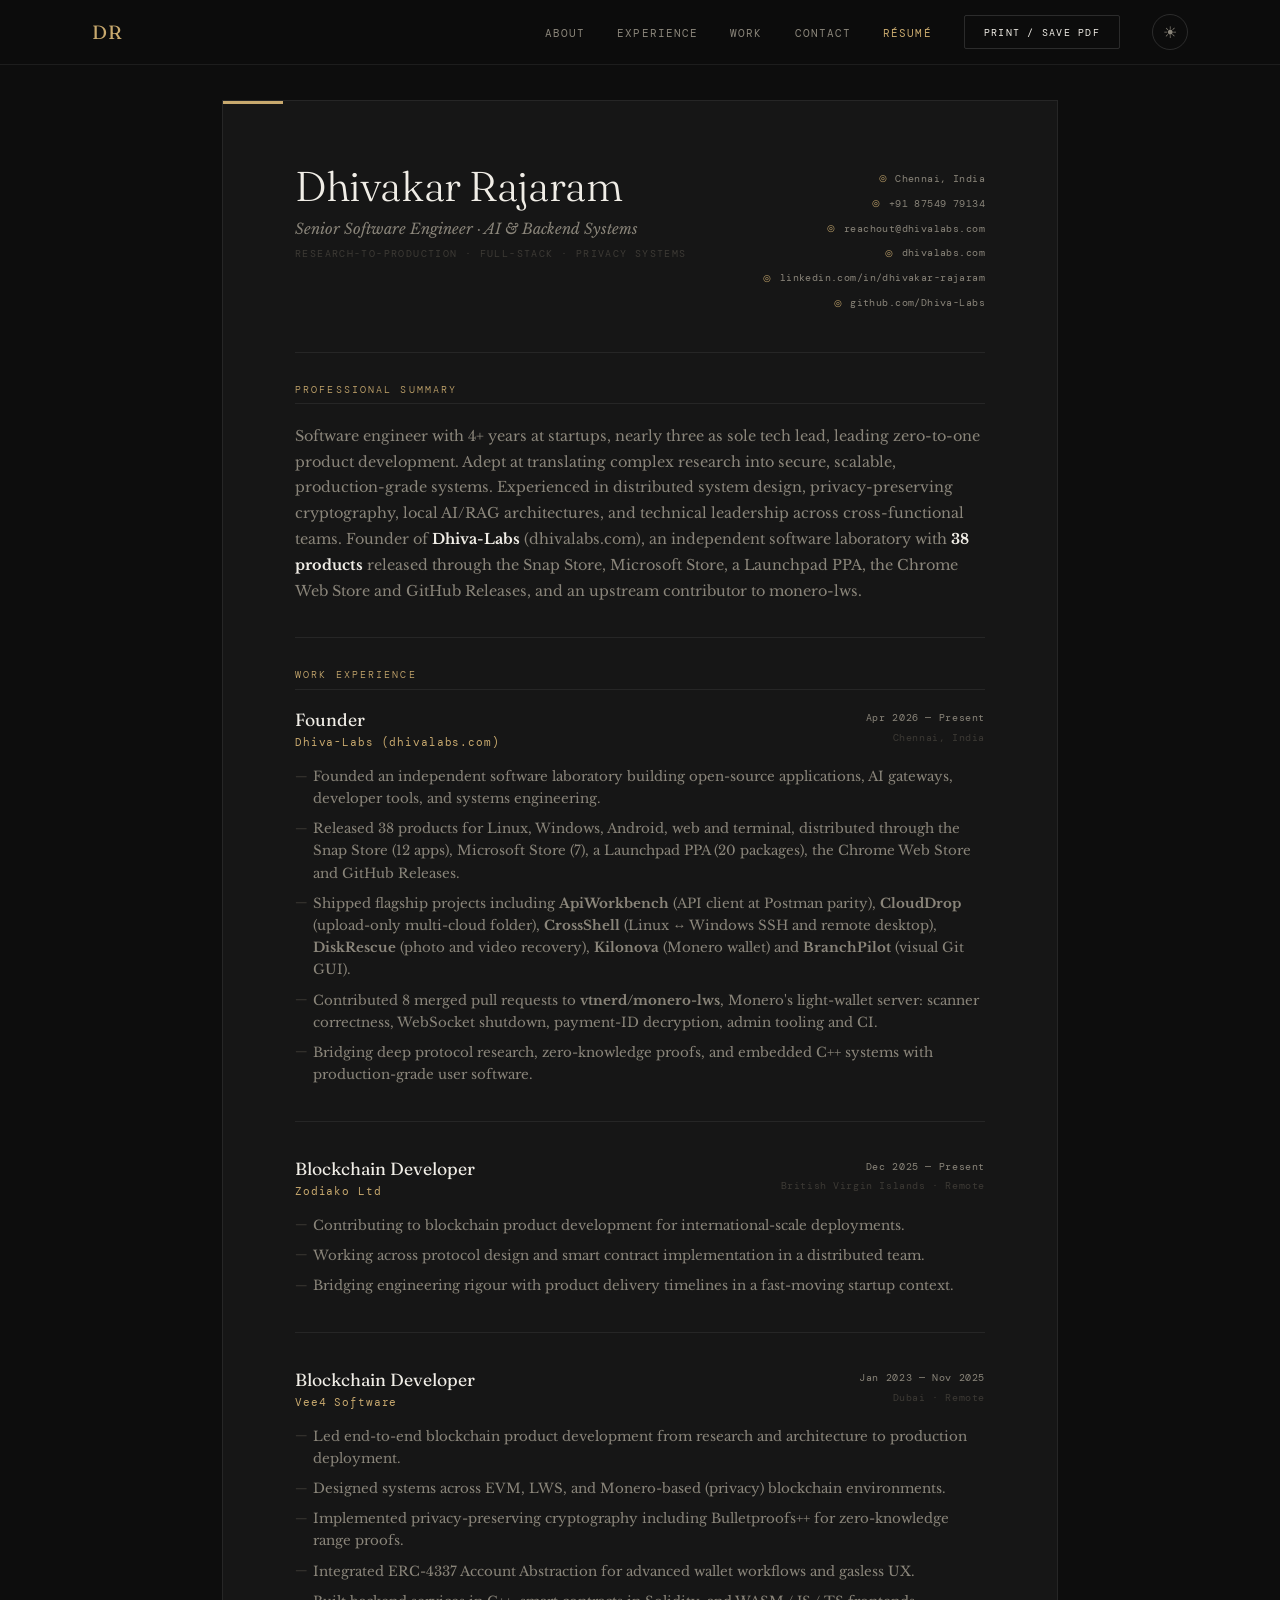
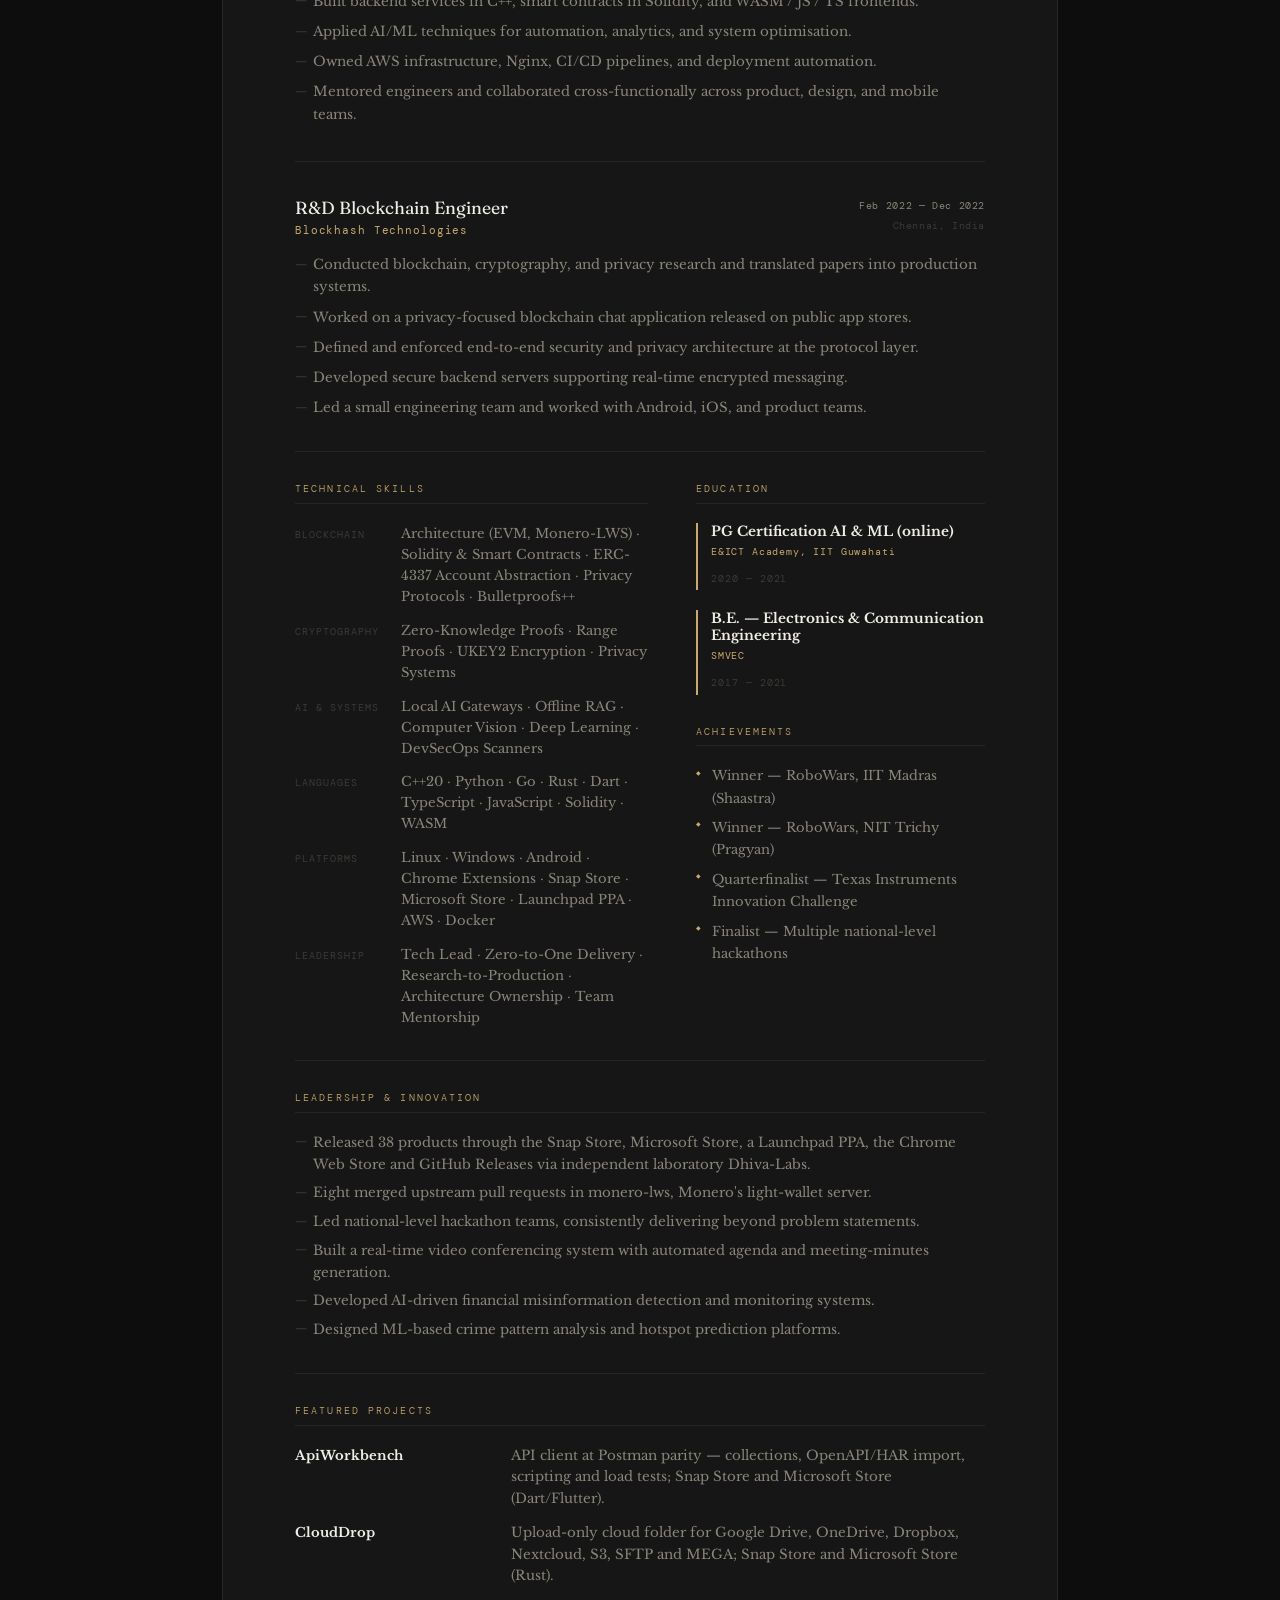
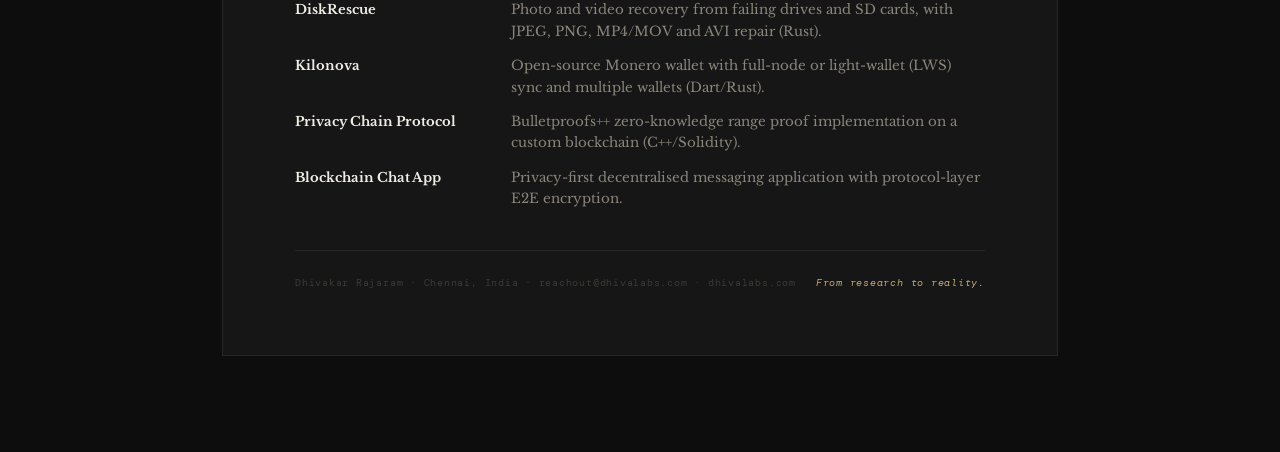
==== resume.html @ b13e4fcd "Merge pull request #2 from dhivadhiva/update-profile-wording Describe the Blockhash messaging work a" ====
<!DOCTYPE html>
<html lang="en" data-theme="dark">
<head>
  <meta charset="UTF-8" />
  <meta name="viewport" content="width=device-width, initial-scale=1.0" />
  <title>Résumé — Dhivakar Rajaram</title>
  <meta name="description" content="Résumé of Dhivakar Rajaram — Senior Software Engineer, AI and backend systems." />

  <link rel="icon" type="image/svg+xml" href="favicon.svg" />
  <link rel="shortcut icon" href="favicon.svg" />

  <link rel="preconnect" href="https://fonts.googleapis.com" />
  <link rel="preconnect" href="https://fonts.gstatic.com" crossorigin />
  <link href="https://fonts.googleapis.com/css2?family=Libre+Baskerville:ital,wght@0,400;0,700;1,400&family=DM+Mono:wght@300;400;500&family=Fraunces:ital,opsz,wght@0,9..144,300;0,9..144,400;0,9..144,700;1,9..144,300;1,9..144,400&display=swap" rel="stylesheet" />

  <link rel="stylesheet" href="assets/css/style.css?v=2" />
  <link rel="stylesheet" href="assets/css/resume.css" />
</head>
<body>

  <!-- NAV -->
  <nav class="nav" id="nav">
    <div class="nav-inner">
      <a class="nav-logo" href="index.html">DR</a>
      <ul class="nav-links">
        <li><a href="index.html#about">About</a></li>
        <li><a href="index.html#experience">Experience</a></li>
        <li><a href="index.html#projects">Work</a></li>
        <li><a href="index.html#contact">Contact</a></li>
        <li><a href="resume.html" style="color:var(--accent)">Résumé</a></li>
      </ul>
      <div class="nav-resume-actions">
        <button class="btn btn-outline" id="printBtn" onclick="window.print()">Print / Save PDF</button>
      </div>
      <button class="theme-toggle" id="themeToggle" aria-label="Toggle theme">
        <span class="theme-icon sun">☀</span>
        <span class="theme-icon moon">◑</span>
      </button>
      <button class="nav-hamburger" id="hamburger" aria-label="Open menu">
        <span></span><span></span><span></span>
      </button>
    </div>
    <div class="nav-mobile" id="navMobile">
      <a href="index.html#about">About</a>
      <a href="index.html#experience">Experience</a>
      <a href="index.html#projects">Work</a>
      <a href="index.html#contact">Contact</a>
      <a href="resume.html">Résumé</a>
    </div>
  </nav>

  <!-- RESUME WRAPPER -->
  <main class="resume-page">
    <div class="resume-shell">

      <!-- RESUME DOCUMENT -->
      <article class="resume-doc" id="resumeDoc">

        <!-- HEADER -->
        <header class="r-header">
          <div class="r-header-left">
            <h1 class="r-name">Dhivakar Rajaram</h1>
            <p class="r-title">Senior Software Engineer · AI &amp; Backend Systems</p>
            <p class="r-subtitle mono">Research-to-Production · Full-Stack · Privacy Systems</p>
          </div>
          <div class="r-header-right">
            <div class="r-contact-line">
              <span class="r-contact-icon">◎</span>
              <span>Chennai, India</span>
            </div>
            <div class="r-contact-line">
              <span class="r-contact-icon">◎</span>
              <a href="tel:+918754979134">+91 87549 79134</a>
            </div>
            <div class="r-contact-line">
              <span class="r-contact-icon">◎</span>
              <a href="mailto:reachout@dhivalabs.com">reachout@dhivalabs.com</a>
            </div>
            <div class="r-contact-line">
              <span class="r-contact-icon">◎</span>
              <a href="https://dhivalabs.com/" target="_blank">dhivalabs.com</a>
            </div>
            <div class="r-contact-line">
              <span class="r-contact-icon">◎</span>
              <a href="https://www.linkedin.com/in/dhivakar-rajaram/" target="_blank">linkedin.com/in/dhivakar-rajaram</a>
            </div>
            <div class="r-contact-line">
              <span class="r-contact-icon">◎</span>
              <a href="https://github.com/Dhiva-Labs" target="_blank">github.com/Dhiva-Labs</a>
            </div>
          </div>
        </header>

        <div class="r-divider"></div>

        <!-- SUMMARY -->
        <section class="r-section">
          <h2 class="r-section-title">Professional Summary</h2>
          <p class="r-summary">
            Software engineer with 4+ years at startups, nearly three as sole tech lead, leading zero-to-one product development. Adept at translating complex research into secure, scalable, production-grade systems. Experienced in distributed system design, privacy-preserving cryptography, local AI/RAG architectures, and technical leadership across cross-functional teams. Founder of <strong>Dhiva-Labs</strong> (dhivalabs.com), an independent software laboratory with <strong>38 products</strong> released through the Snap Store, Microsoft Store, a Launchpad PPA, the Chrome Web Store and GitHub Releases, and an upstream contributor to monero-lws.
          </p>
        </section>

        <div class="r-divider"></div>

        <!-- EXPERIENCE -->
        <section class="r-section">
          <h2 class="r-section-title">Work Experience</h2>

          <!-- Dhiva-Labs -->
          <div class="r-job">
            <div class="r-job-header">
              <div class="r-job-left">
                <h3 class="r-job-role">Founder</h3>
                <p class="r-job-company">Dhiva-Labs (dhivalabs.com)</p>
              </div>
              <div class="r-job-right">
                <span class="r-job-date mono">Apr 2026 — Present</span>
                <span class="r-job-location mono">Chennai, India</span>
              </div>
            </div>
            <ul class="r-bullets">
              <li>Founded an independent software laboratory building open-source applications, AI gateways, developer tools, and systems engineering.</li>
              <li>Released 38 products for Linux, Windows, Android, web and terminal, distributed through the Snap Store (12 apps), Microsoft Store (7), a Launchpad PPA (20 packages), the Chrome Web Store and GitHub Releases.</li>
              <li>Shipped flagship projects including <strong>ApiWorkbench</strong> (API client at Postman parity), <strong>CloudDrop</strong> (upload-only multi-cloud folder), <strong>CrossShell</strong> (Linux ↔ Windows SSH and remote desktop), <strong>DiskRescue</strong> (photo and video recovery), <strong>Kilonova</strong> (Monero wallet) and <strong>BranchPilot</strong> (visual Git GUI).</li>
              <li>Contributed 8 merged pull requests to <strong>vtnerd/monero-lws</strong>, Monero's light-wallet server: scanner correctness, WebSocket shutdown, payment-ID decryption, admin tooling and CI.</li>
              <li>Bridging deep protocol research, zero-knowledge proofs, and embedded C++ systems with production-grade user software.</li>
            </ul>
          </div>

          <!-- Zodiako -->
          <div class="r-job">
            <div class="r-job-header">
              <div class="r-job-left">
                <h3 class="r-job-role">Blockchain Developer</h3>
                <p class="r-job-company">Zodiako Ltd</p>
              </div>
              <div class="r-job-right">
                <span class="r-job-date mono">Dec 2025 — Present</span>
                <span class="r-job-location mono">British Virgin Islands · Remote</span>
              </div>
            </div>
            <ul class="r-bullets">
              <li>Contributing to blockchain product development for international-scale deployments.</li>
              <li>Working across protocol design and smart contract implementation in a distributed team.</li>
              <li>Bridging engineering rigour with product delivery timelines in a fast-moving startup context.</li>
            </ul>
          </div>

          <!-- Vee4 -->
          <div class="r-job">
            <div class="r-job-header">
              <div class="r-job-left">
                <h3 class="r-job-role">Blockchain Developer</h3>
                <p class="r-job-company">Vee4 Software</p>
              </div>
              <div class="r-job-right">
                <span class="r-job-date mono">Jan 2023 — Nov 2025</span>
                <span class="r-job-location mono">Dubai · Remote</span>
              </div>
            </div>
            <ul class="r-bullets">
              <li>Led end-to-end blockchain product development from research and architecture to production deployment.</li>
              <li>Designed systems across EVM, LWS, and Monero-based (privacy) blockchain environments.</li>
              <li>Implemented privacy-preserving cryptography including Bulletproofs++ for zero-knowledge range proofs.</li>
              <li>Integrated ERC-4337 Account Abstraction for advanced wallet workflows and gasless UX.</li>
              <li>Built backend services in C++, smart contracts in Solidity, and WASM / JS / TS frontends.</li>
              <li>Applied AI/ML techniques for automation, analytics, and system optimisation.</li>
              <li>Owned AWS infrastructure, Nginx, CI/CD pipelines, and deployment automation.</li>
              <li>Mentored engineers and collaborated cross-functionally across product, design, and mobile teams.</li>
            </ul>
          </div>

          <!-- Blockhash -->
          <div class="r-job">
            <div class="r-job-header">
              <div class="r-job-left">
                <h3 class="r-job-role">R&amp;D Blockchain Engineer</h3>
                <p class="r-job-company">Blockhash Technologies</p>
              </div>
              <div class="r-job-right">
                <span class="r-job-date mono">Feb 2022 — Dec 2022</span>
                <span class="r-job-location mono">Chennai, India</span>
              </div>
            </div>
            <ul class="r-bullets">
              <li>Conducted blockchain, cryptography, and privacy research and translated papers into production systems.</li>
              <li>Worked on a privacy-focused blockchain chat application released on public app stores.</li>
              <li>Defined and enforced end-to-end security and privacy architecture at the protocol layer.</li>
              <li>Developed secure backend servers supporting real-time encrypted messaging.</li>
              <li>Led a small engineering team and worked with Android, iOS, and product teams.</li>
            </ul>
          </div>

        </section>

        <div class="r-divider"></div>

        <!-- SKILLS -->
        <section class="r-section r-section--two-col">
          <div>
            <h2 class="r-section-title">Technical Skills</h2>
            <div class="r-skills-block">
              <div class="r-skill-row">
                <span class="r-skill-cat mono">Blockchain</span>
                <span class="r-skill-list">Architecture (EVM, Monero-LWS) · Solidity &amp; Smart Contracts · ERC-4337 Account Abstraction · Privacy Protocols · Bulletproofs++</span>
              </div>
              <div class="r-skill-row">
                <span class="r-skill-cat mono">Cryptography</span>
                <span class="r-skill-list">Zero-Knowledge Proofs · Range Proofs · UKEY2 Encryption · Privacy Systems</span>
              </div>
              <div class="r-skill-row">
                <span class="r-skill-cat mono">AI &amp; Systems</span>
                <span class="r-skill-list">Local AI Gateways · Offline RAG · Computer Vision · Deep Learning · DevSecOps Scanners</span>
              </div>
              <div class="r-skill-row">
                <span class="r-skill-cat mono">Languages</span>
                <span class="r-skill-list">C++20 · Python · Go · Rust · Dart · TypeScript · JavaScript · Solidity · WASM</span>
              </div>
              <div class="r-skill-row">
                <span class="r-skill-cat mono">Platforms</span>
                <span class="r-skill-list">Linux · Windows · Android · Chrome Extensions · Snap Store · Microsoft Store · Launchpad PPA · AWS · Docker</span>
              </div>
              <div class="r-skill-row">
                <span class="r-skill-cat mono">Leadership</span>
                <span class="r-skill-list">Tech Lead · Zero-to-One Delivery · Research-to-Production · Architecture Ownership · Team Mentorship</span>
              </div>
            </div>
          </div>

          <div>
            <!-- EDUCATION -->
            <h2 class="r-section-title">Education</h2>
            <div class="r-edu">
              <div class="r-edu-entry">
                <h3 class="r-edu-degree">PG Certification AI &amp; ML (online)</h3>
                <p class="r-edu-school">E&amp;ICT Academy, IIT Guwahati</p>
                <span class="r-edu-year mono">2020 — 2021</span>
              </div>
              <div class="r-edu-entry">
                <h3 class="r-edu-degree">B.E. — Electronics &amp; Communication Engineering</h3>
                <p class="r-edu-school">SMVEC</p>
                <span class="r-edu-year mono">2017 — 2021</span>
              </div>
            </div>

            <!-- ACHIEVEMENTS -->
            <h2 class="r-section-title" style="margin-top:2rem">Achievements</h2>
            <ul class="r-achievements">
              <li>Winner — RoboWars, IIT Madras (Shaastra)</li>
              <li>Winner — RoboWars, NIT Trichy (Pragyan)</li>
              <li>Quarterfinalist — Texas Instruments Innovation Challenge</li>
              <li>Finalist — Multiple national-level hackathons</li>
            </ul>
          </div>
        </section>

        <div class="r-divider"></div>

        <!-- LEADERSHIP & INNOVATION -->
        <section class="r-section">
          <h2 class="r-section-title">Leadership &amp; Innovation</h2>
          <ul class="r-bullets r-bullets--tight">
            <li>Released 38 products through the Snap Store, Microsoft Store, a Launchpad PPA, the Chrome Web Store and GitHub Releases via independent laboratory Dhiva-Labs.</li>
            <li>Eight merged upstream pull requests in monero-lws, Monero's light-wallet server.</li>
            <li>Led national-level hackathon teams, consistently delivering beyond problem statements.</li>
            <li>Built a real-time video conferencing system with automated agenda and meeting-minutes generation.</li>
            <li>Developed AI-driven financial misinformation detection and monitoring systems.</li>
            <li>Designed ML-based crime pattern analysis and hotspot prediction platforms.</li>
          </ul>
        </section>

        <div class="r-divider"></div>

        <!-- FEATURED PROJECTS -->
        <section class="r-section">
          <h2 class="r-section-title">Featured Projects</h2>
          <div class="r-projects-list">
            <div class="r-project-item">
              <span class="r-project-name">ApiWorkbench</span>
              <span class="r-project-desc">API client at Postman parity — collections, OpenAPI/HAR import, scripting and load tests; Snap Store and Microsoft Store (Dart/Flutter).</span>
            </div>
            <div class="r-project-item">
              <span class="r-project-name">CloudDrop</span>
              <span class="r-project-desc">Upload-only cloud folder for Google Drive, OneDrive, Dropbox, Nextcloud, S3, SFTP and MEGA; Snap Store and Microsoft Store (Rust).</span>
            </div>
            <div class="r-project-item">
              <span class="r-project-name">DiskRescue</span>
              <span class="r-project-desc">Photo and video recovery from failing drives and SD cards, with JPEG, PNG, MP4/MOV and AVI repair (Rust).</span>
            </div>
            <div class="r-project-item">
              <span class="r-project-name">Kilonova</span>
              <span class="r-project-desc">Open-source Monero wallet with full-node or light-wallet (LWS) sync and multiple wallets (Dart/Rust).</span>
            </div>
            <div class="r-project-item">
              <span class="r-project-name">Privacy Chain Protocol</span>
              <span class="r-project-desc">Bulletproofs++ zero-knowledge range proof implementation on a custom blockchain (C++/Solidity).</span>
            </div>
            <div class="r-project-item">
              <span class="r-project-name">Blockchain Chat App</span>
              <span class="r-project-desc">Privacy-first decentralised messaging application with protocol-layer E2E encryption.</span>
            </div>
          </div>
        </section>

        <!-- FOOTER -->
        <footer class="r-footer">
          <span class="mono">Dhivakar Rajaram · Chennai, India · reachout@dhivalabs.com · dhivalabs.com</span>
          <span class="mono r-footer-tag">From research to reality.</span>
        </footer>

      </article>
      <!-- END RESUME DOC -->

    </div>
  </main>

  <script src="assets/js/main.js?v=2"></script>
</body>
</html>
---- assets/css/style.css ----
/* ============================================================
   DHIVAKAR RAJARAM — Portfolio v4
   ============================================================ */

*, *::before, *::after { box-sizing: border-box; margin: 0; padding: 0; }
html { scroll-behavior: smooth; font-size: 16px; }
img { max-width: 100%; display: block; }
a { text-decoration: none; color: inherit; }
ul { list-style: none; }

/* ---- VARIABLES ---- */
[data-theme="dark"] {
  --bg:           #0d0d0d;
  --bg-alt:       #111111;
  --surface:      #161616;
  --surface-2:    #1e1e1e;
  --border:       rgba(255,255,255,0.07);
  --border-strong:rgba(255,255,255,0.13);
  --text:         #f0ede6;
  --text-muted:   #8a857a;
  --text-faint:   #3d3a35;
  --accent:       #c8a96e;
  --accent-dim:   rgba(200,169,110,0.10);
  --accent-hover: #d4b97e;
  --pill-bg:      #1a1a1a;
  --pill-border:  rgba(255,255,255,0.09);
  --card-bg:      #131313;
  --card-border:  rgba(255,255,255,0.07);
  --card-hover:   rgba(255,255,255,0.03);
  --nav-bg:       rgba(13,13,13,0.90);
  --timeline-line:rgba(255,255,255,0.07);
}

[data-theme="light"] {
  --bg:           #f5f2ec;
  --bg-alt:       #ede9e1;
  --surface:      #ffffff;
  --surface-2:    #f0ede6;
  --border:       rgba(0,0,0,0.07);
  --border-strong:rgba(0,0,0,0.13);
  --text:         #1a1814;
  --text-muted:   #6e6a64;
  --text-faint:   #b8b3ab;
  --accent:       #8b5e2e;
  --accent-dim:   rgba(139,94,46,0.09);
  --accent-hover: #7a5228;
  --pill-bg:      #ede9e1;
  --pill-border:  rgba(0,0,0,0.09);
  --card-bg:      #ffffff;
  --card-border:  rgba(0,0,0,0.07);
  --card-hover:   rgba(0,0,0,0.02);
  --nav-bg:       rgba(245,242,236,0.92);
  --timeline-line:rgba(0,0,0,0.08);
}

/* ---- TYPOGRAPHY ---- */
body {
  font-family: 'Libre Baskerville', Georgia, serif;
  background: var(--bg);
  color: var(--text);
  line-height: 1.7;
  transition: background 0.3s, color 0.3s;
  overflow-x: hidden;
}
.mono { font-family: 'DM Mono', monospace; letter-spacing: 0.04em; }
h1,h2,h3,h4 { font-family: 'Fraunces', serif; font-weight: 300; line-height: 1.1; }

/* ---- LAYOUT ---- */
.container { max-width: 1160px; margin: 0 auto; padding: 0 2rem; }

/* ---- NAV ---- */
.nav {
  position: fixed; top: 0; left: 0; right: 0; z-index: 100;
  background: var(--nav-bg);
  backdrop-filter: blur(16px); -webkit-backdrop-filter: blur(16px);
  border-bottom: 1px solid var(--border);
  transition: background 0.3s, border-color 0.3s;
}
.nav-inner {
  max-width: 1160px; margin: 0 auto; padding: 0 2rem;
  height: 64px; display: flex; align-items: center; gap: 2rem;
}
.nav-logo {
  font-family: 'Fraunces', serif; font-size: 1.2rem; color: var(--accent);
  letter-spacing: 0.06em; margin-right: auto;
}
.nav-links { display: flex; gap: 2rem; align-items: center; }
.nav-links a {
  font-family: 'DM Mono', monospace; font-size: 0.68rem;
  letter-spacing: 0.1em; text-transform: uppercase;
  color: var(--text-muted); transition: color 0.2s;
}
.nav-links a:hover { color: var(--text); }

.theme-toggle {
  width: 36px; height: 36px; border: 1px solid var(--border-strong);
  border-radius: 50%; background: transparent; cursor: pointer;
  display: flex; align-items: center; justify-content: center;
  color: var(--text-muted); font-size: 1rem; transition: all 0.2s;
}
.theme-toggle:hover { border-color: var(--accent); color: var(--accent); }
[data-theme="dark"] .sun { display: block; }
[data-theme="dark"] .moon { display: none; }
[data-theme="light"] .sun { display: none; }
[data-theme="light"] .moon { display: block; }

.nav-hamburger {
  display: none; flex-direction: column; gap: 5px;
  background: none; border: none; cursor: pointer; padding: 4px;
}
.nav-hamburger span { display: block; width: 22px; height: 1.5px; background: var(--text); transition: all 0.3s; }
.nav-mobile {
  display: none; flex-direction: column; padding: 1.5rem 2rem;
  border-top: 1px solid var(--border); gap: 1.2rem;
}
.nav-mobile a { font-family: 'DM Mono', monospace; font-size: 0.8rem; letter-spacing: 0.1em; text-transform: uppercase; color: var(--text-muted); }
.nav-mobile.open { display: flex; }

/* ---- REVEAL ---- */
[data-reveal] {
  opacity: 0; transform: translateY(24px);
  transition: opacity 0.75s cubic-bezier(0.16,1,0.3,1), transform 0.75s cubic-bezier(0.16,1,0.3,1);
}
[data-reveal].revealed { opacity: 1; transform: translateY(0); }

/* ---- HERO ---- */
.hero {
  min-height: 100vh; display: flex; align-items: center;
  position: relative; overflow: hidden; padding: 120px 2rem 80px;
}
.hero-inner { max-width: 1160px; margin: 0 auto; width: 100%; position: relative; z-index: 2; }
.hero-eyebrow {
  font-family: 'DM Mono', monospace; font-size: 0.68rem;
  letter-spacing: 0.16em; text-transform: uppercase;
  color: var(--text-muted); margin-bottom: 2rem;
}
.hero-name {
  font-family: 'Fraunces', serif; font-size: clamp(4rem, 10vw, 9.5rem);
  font-weight: 300; line-height: 0.95; letter-spacing: -0.02em;
  color: var(--text); display: flex; flex-direction: column; margin-bottom: 2.5rem;
}
.hero-name span:last-child { color: var(--accent); font-style: italic; }
.hero-domain {
  font-family: 'DM Mono', monospace; font-size: 0.7rem;
  letter-spacing: 0.2em; text-transform: uppercase;
  color: var(--text-muted); margin-bottom: 1.2rem;
}
.hero-tagline {
  font-family: 'Fraunces', serif; font-size: clamp(1.1rem, 2vw, 1.4rem);
  font-weight: 300; color: var(--text-muted); margin-bottom: 3rem; font-style: italic;
}
.hero-cta { display: flex; gap: 1rem; flex-wrap: wrap; margin-bottom: 4rem; }

/* ---- BUTTONS ---- */
.btn {
  font-family: 'DM Mono', monospace; font-size: 0.72rem;
  letter-spacing: 0.12em; text-transform: uppercase;
  padding: 0.9rem 2rem; border-radius: 2px; cursor: pointer;
  transition: all 0.22s ease; display: inline-flex; align-items: center; gap: 0.5rem;
}
.btn-filled { background: var(--accent); color: #0d0d0d; border: 1px solid var(--accent); }
.btn-filled:hover { background: var(--accent-hover); border-color: var(--accent-hover); transform: translateY(-1px); }
.btn-outline { background: transparent; color: var(--text); border: 1px solid var(--border-strong); }
.btn-outline:hover { border-color: var(--accent); color: var(--accent); transform: translateY(-1px); }

/* ---- HERO STATS ---- */
.hero-stats {
  display: flex; align-items: center; flex-wrap: wrap;
  border: 1px solid var(--border); width: fit-content; max-width: 100%;
}
.stat { display: flex; flex-direction: column; padding: 1.2rem 2rem; }
.stat-value { font-family: 'Fraunces', serif; font-size: 1.3rem; font-weight: 400; color: var(--text); line-height: 1; margin-bottom: 0.3rem; }
.stat-label { font-family: 'DM Mono', monospace; font-size: 0.58rem; letter-spacing: 0.1em; text-transform: uppercase; color: var(--text-muted); }
.stat-divider { width: 1px; height: 40px; background: var(--border); }

.hero-bg-text {
  position: absolute; right: -0.05em; top: 50%; transform: translateY(-50%);
  font-family: 'Fraunces', serif; font-size: clamp(12rem, 28vw, 28rem);
  font-weight: 700; color: transparent;
  -webkit-text-stroke: 1px var(--border); text-stroke: 1px var(--border);
  user-select: none; pointer-events: none; line-height: 1; z-index: 0;
}
.hero::after {
  content: '↓'; position: absolute; bottom: 2.5rem; left: 50%;
  transform: translateX(-50%); font-size: 1rem; color: var(--text-faint);
  animation: bounce 2.4s ease-in-out infinite; z-index: 2;
}
@keyframes bounce {
  0%,100% { transform: translateX(-50%) translateY(0); opacity: 0.4; }
  50% { transform: translateX(-50%) translateY(6px); opacity: 0.8; }
}

/* ---- SECTION COMMON ---- */
.section-label {
  font-family: 'DM Mono', monospace; font-size: 0.62rem;
  letter-spacing: 0.2em; text-transform: uppercase;
  color: var(--accent); display: block; margin-bottom: 1rem;
}
.section-header { margin-bottom: 4rem; }
.section-title { font-family: 'Fraunces', serif; font-size: clamp(2.2rem, 5vw, 3.8rem); font-weight: 300; color: var(--text); }

/* ---- ABOUT ---- */
.about { padding: 8rem 0; border-top: 1px solid var(--border); }
.about-inner { display: grid; grid-template-columns: 1fr 1.4fr; gap: 6rem; align-items: start; }
.about-left { position: sticky; top: 100px; }
.pull-quote {
  font-family: 'Fraunces', serif; font-size: clamp(2rem, 4vw, 3rem);
  font-weight: 300; font-style: italic; line-height: 1.2;
  color: var(--text); margin: 1.5rem 0 2rem;
}
.about-location { font-size: 0.72rem; color: var(--text-muted); }
.about-right p { font-size: 1rem; color: var(--text-muted); margin-bottom: 1.4rem; line-height: 1.8; }
.about-right p strong { color: var(--text); font-weight: 700; }

/* ---- SKILLS PILLS ---- */
.skills-grid { display: flex; flex-wrap: wrap; gap: 0.5rem; margin-top: 2.5rem; }
.pill {
  font-family: 'DM Mono', monospace; font-size: 0.62rem; letter-spacing: 0.08em;
  padding: 0.4rem 0.85rem; border: 1px solid var(--pill-border);
  background: var(--pill-bg); color: var(--text-muted); border-radius: 2px;
  transition: all 0.2s; cursor: default;
}
.pill:hover { border-color: var(--accent); color: var(--accent); }

/* ---- PILLARS ---- */
.pillars {
  padding: 0 0 8rem;
  border-bottom: 1px solid var(--border);
}
.pillars-grid {
  display: grid; grid-template-columns: repeat(4, 1fr);
  border: 1px solid var(--border);
}
.pillar-card {
  padding: 2.5rem 2rem; border-right: 1px solid var(--border);
  transition: background 0.2s;
}
.pillar-card:last-child { border-right: none; }
.pillar-card:hover { background: var(--card-hover); }
.pillar-num {
  font-size: 0.6rem; letter-spacing: 0.16em; color: var(--accent);
  display: block; margin-bottom: 1rem;
}
.pillar-title {
  font-family: 'Fraunces', serif; font-size: 1rem; font-weight: 400;
  color: var(--text); margin-bottom: 0.8rem;
}
.pillar-desc { font-size: 0.8rem; color: var(--text-muted); line-height: 1.75; }

/* ---- EXPERIENCE ---- */
.experience {
  padding: 8rem 0;
  background: var(--bg-alt);
  border-top: 1px solid var(--border);
  border-bottom: 1px solid var(--border);
}
.timeline { position: relative; padding-left: 2px; }
.timeline::before {
  content: ''; position: absolute; left: 0; top: 0; bottom: 0;
  width: 1px; background: var(--timeline-line);
}
.timeline-entry {
  display: grid; grid-template-columns: 220px 1fr; gap: 3rem;
  padding: 3rem 0 3rem 3rem;
  border-bottom: 1px solid var(--border); position: relative;
}
.timeline-entry::before {
  content: ''; position: absolute; left: -4px; top: 3.5rem;
  width: 8px; height: 8px; border-radius: 50%;
  background: var(--accent); border: 2px solid var(--bg-alt);
}
.timeline-entry:last-child { border-bottom: none; }
.timeline-meta { display: flex; flex-direction: column; gap: 0.4rem; padding-top: 0.3rem; }
.timeline-date { font-size: 0.65rem; color: var(--text-muted); }
.timeline-location { font-size: 0.62rem; color: var(--text-faint); }
.timeline-badge {
  font-family: 'DM Mono', monospace; font-size: 0.58rem; letter-spacing: 0.14em;
  text-transform: uppercase; color: var(--accent); background: var(--accent-dim);
  padding: 0.22rem 0.55rem; border-radius: 2px; display: inline-block; margin-bottom: 0.8rem;
}
.timeline-company { font-family: 'Fraunces', serif; font-size: 1.6rem; font-weight: 300; color: var(--text); margin-bottom: 0.3rem; }
.timeline-role { font-family: 'DM Mono', monospace; font-size: 0.68rem; letter-spacing: 0.08em; color: var(--text-muted); margin-bottom: 1.2rem; }
.timeline-bullets li {
  position: relative; padding-left: 1.2rem;
  font-size: 0.9rem; color: var(--text-muted);
  margin-bottom: 0.6rem; line-height: 1.7;
}
.timeline-bullets li::before { content: '—'; position: absolute; left: 0; color: var(--text-faint); font-size: 0.72rem; }

/* ---- DHIVA-LABS SECTION ---- */
.dhivalabs { padding: 8rem 0; border-top: 1px solid var(--border); }
.dhivalabs-inner { display: grid; grid-template-columns: 1.1fr 0.9fr; gap: 6rem; align-items: start; }
.dhivalabs-quote {
  font-family: 'Fraunces', serif; font-size: 1.6rem; font-weight: 300;
  font-style: italic; color: var(--accent); margin-bottom: 1.4rem; line-height: 1.3;
}
.dhivalabs-desc { font-size: 0.95rem; color: var(--text-muted); line-height: 1.8; margin-bottom: 1.2rem; }
.dhivalabs-domains { margin: 2rem 0; }
.domain-list { display: flex; flex-direction: column; gap: 1rem; }
.domain-item { display: flex; align-items: flex-start; gap: 0.8rem; }
.domain-icon { color: var(--accent); font-size: 0.65rem; margin-top: 0.35rem; flex-shrink: 0; }
.domain-item strong { font-family: 'DM Mono', monospace; font-size: 0.7rem; letter-spacing: 0.06em; color: var(--text); display: block; margin-bottom: 0.1rem; }
.domain-item span { font-size: 0.82rem; color: var(--text-muted); }
.dhivalabs-links { display: flex; gap: 1rem; flex-wrap: wrap; margin-top: 2rem; }
.dhivalabs-links .btn { font-size: 0.65rem; padding: 0.7rem 1.4rem; }

.dhivalabs-stack-panel { padding-top: 0.5rem; }
.stack-category { margin-bottom: 1.6rem; }
.stack-cat-label { font-size: 0.58rem; letter-spacing: 0.16em; text-transform: uppercase; color: var(--text-faint); }
.stack-category .skills-grid { margin-top: 0.5rem; }

.lab-status-box {
  display: flex; align-items: flex-start; gap: 1rem;
  border: 1px solid var(--border); padding: 1.4rem 1.6rem;
  margin-top: 2.5rem;
}
.lab-status-dot {
  width: 8px; height: 8px; border-radius: 50%; background: #4ade80;
  flex-shrink: 0; margin-top: 0.35rem;
  box-shadow: 0 0 8px rgba(74,222,128,0.4);
  animation: pulse-dot 2.4s ease-in-out infinite;
}
@keyframes pulse-dot {
  0%,100% { opacity: 1; } 50% { opacity: 0.5; }
}
.lab-status-title { font-size: 0.65rem; letter-spacing: 0.12em; text-transform: uppercase; color: var(--text); margin-bottom: 0.25rem; }
.lab-status-sub { font-size: 0.78rem; color: var(--text-muted); }

/* ---- PROJECTS ---- */
.projects { padding: 8rem 0; border-top: 1px solid var(--border); background: var(--bg-alt); }
.projects-grid {
  display: grid; grid-template-columns: 1fr 1fr;
  border: 1px solid var(--card-border);
}

.project-card { background: var(--card-bg); transition: background 0.2s; }
.project-card:hover { background: var(--card-hover); }
.project-card:nth-child(odd) { border-right: 1px solid var(--card-border); }
.project-card:nth-child(1),.project-card:nth-child(2) { border-bottom: 1px solid var(--card-border); }
.projects-grid:not(.projects-grid--lab) .project-card:nth-child(3),
.projects-grid:not(.projects-grid--lab) .project-card:nth-child(4) { border-bottom: none; }
.projects-grid--lab .project-card:nth-child(3),
.projects-grid--lab .project-card:nth-child(4),
.projects-grid--lab .project-card:nth-child(5),
.projects-grid--lab .project-card:nth-child(6) { border-bottom: 1px solid var(--card-border); }
.projects-grid--lab .project-card--wide { grid-column: 1 / -1; border-right: none; }
.ext-list { display: grid; grid-template-columns: repeat(3, 1fr); gap: 2rem; }
.ext-item { display: flex; flex-direction: column; }
.ext-name { font-family: 'Fraunces', serif; font-size: 1.1rem; font-weight: 400; color: var(--text); margin-bottom: 0.5rem; }
.ext-desc { font-size: 0.82rem; color: var(--text-muted); line-height: 1.7; flex: 1; margin-bottom: 1rem; }
.ext-links { display: flex; flex-wrap: wrap; gap: 1rem; }
.ext-links a { font-family: 'DM Mono', monospace; font-size: 0.65rem; letter-spacing: 0.1em; color: var(--accent); transition: color 0.2s; }
.ext-links a:hover { color: var(--accent-hover); }

.project-card-inner { padding: 2.5rem; height: 100%; display: flex; flex-direction: column; }
.project-card-top { display: flex; justify-content: space-between; align-items: center; margin-bottom: 1.5rem; }
.project-number { font-family: 'DM Mono', monospace; font-size: 0.62rem; letter-spacing: 0.16em; color: var(--text-faint); }
.project-status { font-family: 'DM Mono', monospace; font-size: 0.56rem; letter-spacing: 0.1em; padding: 0.22rem 0.55rem; border-radius: 2px; }
.project-status--live   { color: #4ade80; background: rgba(74,222,128,0.08); border: 1px solid rgba(74,222,128,0.18); }
.project-status--wip    { color: var(--accent); background: var(--accent-dim); border: 1px solid rgba(200,169,110,0.2); }
.project-status--past   { color: var(--text-faint); background: transparent; border: 1px solid var(--border); }
.project-name { font-family: 'Fraunces', serif; font-size: 1.4rem; font-weight: 300; color: var(--text); margin-bottom: 0.8rem; }
.project-desc { font-size: 0.85rem; color: var(--text-muted); line-height: 1.75; flex: 1; margin-bottom: 1.6rem; }
.project-tags { display: flex; flex-wrap: wrap; gap: 0.4rem; margin-bottom: 1.6rem; }
.tag {
  font-family: 'DM Mono', monospace; font-size: 0.58rem; letter-spacing: 0.08em;
  padding: 0.28rem 0.65rem; border: 1px solid var(--pill-border); color: var(--text-faint); border-radius: 2px;
}
.project-link {
  font-family: 'DM Mono', monospace; font-size: 0.65rem; letter-spacing: 0.1em;
  color: var(--accent); transition: letter-spacing 0.2s; margin-top: auto; display: block;
}
.project-link:hover { letter-spacing: 0.18em; }
.project-link--muted { color: var(--text-faint); }
.project-card--featured { position: relative; }
.project-card--featured::after {
  content: ''; position: absolute; top: 0; left: 0; right: 0;
  height: 2px; background: var(--accent);
}
.project-card--coming { opacity: 0.72; }
.project-card--coming:hover { opacity: 1; }

/* ---- CONTACT ---- */
.contact { padding: 8rem 0; border-top: 1px solid var(--border); }
.contact-inner { display: grid; grid-template-columns: 1fr 1fr; gap: 6rem; align-items: start; }
.contact-headline { font-family: 'Fraunces', serif; font-size: clamp(2.2rem, 4.5vw, 3.4rem); font-weight: 300; color: var(--text); margin-bottom: 1.2rem; line-height: 1.15; }
.contact-sub { font-size: 0.92rem; color: var(--text-muted); line-height: 1.8; }
.open-to-list { display: flex; flex-direction: column; gap: 0.5rem; }
.open-to-item {
  font-family: 'DM Mono', monospace; font-size: 0.68rem; letter-spacing: 0.06em;
  color: var(--text-muted); padding-left: 1rem; position: relative;
}
.open-to-item::before { content: '→'; position: absolute; left: 0; color: var(--accent); }

.contact-right { padding-top: 1rem; display: flex; flex-direction: column; gap: 1.8rem; }
.contact-item { display: flex; align-items: flex-start; gap: 1.1rem; }
.contact-icon { font-size: 0.85rem; color: var(--accent); margin-top: 0.2rem; flex-shrink: 0; }
.contact-label { font-family: 'DM Mono', monospace; font-size: 0.58rem; letter-spacing: 0.14em; text-transform: uppercase; color: var(--text-faint); display: block; margin-bottom: 0.2rem; }
.contact-value { font-size: 0.92rem; color: var(--text); display: block; transition: color 0.2s; }
a.contact-value:hover { color: var(--accent); }
.contact-cta { margin-top: 1rem; align-self: flex-start; }

/* ---- FOOTER ---- */
.footer { border-top: 1px solid var(--border); padding: 2rem 0; }
.footer-inner { display: flex; align-items: center; justify-content: space-between; flex-wrap: wrap; gap: 1rem; }
.footer-name { font-family: 'DM Mono', monospace; font-size: 0.62rem; letter-spacing: 0.1em; color: var(--text-faint); }
.footer-tagline { font-family: 'Fraunces', serif; font-size: 0.85rem; font-style: italic; color: var(--text-muted); }
.footer-built { font-family: 'DM Mono', monospace; font-size: 0.6rem; letter-spacing: 0.1em; color: var(--text-faint); }

/* ---- RESPONSIVE ---- */
@media (max-width: 1100px) {
  .pillars-grid { grid-template-columns: 1fr 1fr; }
  .pillar-card:nth-child(2) { border-right: none; }
  .pillar-card:nth-child(1),.pillar-card:nth-child(2) { border-bottom: 1px solid var(--border); }
  .pillar-card:nth-child(3),.pillar-card:nth-child(4) { border-bottom: none; }
  .pillar-card:nth-child(3) { border-right: 1px solid var(--border); }
}

@media (max-width: 900px) {
  .about-inner,.contact-inner,.dhivalabs-inner { grid-template-columns: 1fr; gap: 3rem; }
  .about-left { position: static; }
  .timeline-entry { grid-template-columns: 1fr; gap: 0.6rem; padding-left: 2.5rem; }
  .projects-grid { grid-template-columns: 1fr; }
  .project-card:nth-child(odd) { border-right: none; }
  .project-card { border-bottom: 1px solid var(--card-border) !important; }
  .project-card:last-child { border-bottom: none !important; }
  .ext-list { grid-template-columns: 1fr; gap: 1.6rem; }
  .hero-stats { flex-direction: column; align-items: flex-start; }
  .stat-divider { width: 40px; height: 1px; }
}

@media (max-width: 680px) {
  .nav-links { display: none; }
  .nav-hamburger { display: flex; }
  .pillars-grid { grid-template-columns: 1fr; }
  .pillar-card { border-right: none !important; border-bottom: 1px solid var(--border) !important; }
  .pillar-card:last-child { border-bottom: none !important; }
  .hero-name { font-size: clamp(3.2rem, 14vw, 6rem); }
}

@media (max-width: 480px) {
  .hero { padding: 100px 1.5rem 60px; }
  .container { padding: 0 1.5rem; }
  .about,.experience,.dhivalabs,.projects,.contact { padding: 5rem 0; }
  .project-card-inner { padding: 2rem 1.5rem; }
  .footer-inner { justify-content: center; text-align: center; }
}

/* ---- PLATFORM BADGES ---- */
.badge {
  display: inline-flex; align-items: center; gap: 0.35rem;
  font-family: 'DM Mono', monospace; font-size: 0.56rem; letter-spacing: 0.08em;
  padding: 0.22rem 0.55rem; border-radius: 2px; text-decoration: none;
  transition: all 0.2s;
}
.badge-snap { color: #ff7641; background: rgba(255,118,65,0.08); border: 1px solid rgba(255,118,65,0.22); }
.badge-snap:hover { background: rgba(255,118,65,0.18); border-color: #ff7641; }
.badge-chrome { color: #38bdf8; background: rgba(56,189,248,0.08); border: 1px solid rgba(56,189,248,0.22); }
.badge-chrome:hover { background: rgba(56,189,248,0.18); border-color: #38bdf8; }
.badge-github { color: var(--text-muted); background: var(--pill-bg); border: 1px solid var(--pill-border); }
.badge-github:hover { color: var(--text); border-color: var(--accent); }
.badge-ms { color: #4ea8ff; background: rgba(78,168,255,0.08); border: 1px solid rgba(78,168,255,0.22); }
.badge-firefox { color: #a77bff; background: rgba(167,123,255,0.08); border: 1px solid rgba(167,123,255,0.22); }
.project-badges { display: flex; flex-wrap: wrap; justify-content: flex-end; gap: 0.4rem; }
.project-desc code { font-family: 'DM Mono', monospace; font-size: 0.78em; }
.projects-more { display: flex; justify-content: center; margin: 2.5rem 0 5rem; }
.projects-more .btn { font-size: 0.65rem; padding: 0.7rem 1.4rem; }

.cmd-search-svg {
  display: inline-block; flex-shrink: 0; stroke: currentColor;
}

/* ---- NAV COMMAND BUTTON ---- */
.cmd-trigger-btn {
  font-family: 'DM Mono', monospace; font-size: 0.62rem; letter-spacing: 0.08em;
  padding: 0.35rem 0.65rem; border: 1px solid var(--border); background: var(--surface);
  color: var(--text-muted); border-radius: 3px; cursor: pointer; display: inline-flex;
  align-items: center; gap: 0.4rem; transition: all 0.2s;
}
.cmd-trigger-btn:hover { border-color: var(--accent); color: var(--accent); }
.cmd-trigger-btn kbd {
  font-family: inherit; font-size: 0.55rem; background: var(--bg);
  border: 1px solid var(--border); padding: 0.1rem 0.3rem; border-radius: 2px; color: var(--text-faint);
}
@media (max-width: 680px) {
  .cmd-trigger-btn kbd { display: none; }
  .cmd-trigger-btn { padding: 0.35rem 0.5rem; }
}

/* ---- COMMAND PALETTE MODAL ---- */
.cmd-palette-backdrop {
  position: fixed; inset: 0; background: rgba(0, 0, 0, 0.75);
  backdrop-filter: blur(8px); -webkit-backdrop-filter: blur(8px);
  z-index: 9999; display: flex; align-items: flex-start; justify-content: center;
  padding-top: 15vh; opacity: 0; pointer-events: none; transition: opacity 0.2s ease;
}
.cmd-palette-backdrop.open { opacity: 1; pointer-events: auto; }

.cmd-palette-dialog {
  background: var(--surface); border: 1px solid var(--border-strong);
  border-radius: 6px; width: 90%; max-width: 600px; box-shadow: 0 20px 40px rgba(0,0,0,0.5);
  overflow: hidden; display: flex; flex-direction: column; max-height: 70vh;
  transform: translateY(-10px); transition: transform 0.2s ease;
}
.cmd-palette-backdrop.open .cmd-palette-dialog { transform: translateY(0); }

.cmd-palette-header {
  display: flex; align-items: center; gap: 0.8rem; padding: 1rem 1.2rem;
  border-bottom: 1px solid var(--border); background: var(--bg);
}
.cmd-search-icon { font-size: 0.9rem; color: var(--accent); opacity: 0.8; }
.cmd-input {
  flex: 1; background: transparent; border: none; outline: none;
  font-family: 'DM Mono', monospace; font-size: 0.9rem; color: var(--text);
}
.cmd-input::placeholder { color: var(--text-faint); }
.cmd-kbd {
  font-family: 'DM Mono', monospace; font-size: 0.6rem; padding: 0.2rem 0.4rem;
  background: var(--surface); border: 1px solid var(--border); color: var(--text-faint); border-radius: 2px;
}

.cmd-palette-results { overflow-y: auto; padding: 0.5rem 0; max-height: 50vh; }
.cmd-item {
  display: flex; align-items: center; justify-content: space-between; padding: 0.75rem 1.2rem;
  cursor: pointer; transition: background 0.15s; text-decoration: none;
}
.cmd-item:hover, .cmd-item.selected { background: var(--card-hover); }
.cmd-item-left { display: flex; align-items: center; gap: 0.8rem; }
.cmd-item-icon { font-size: 1rem; width: 20px; text-align: center; color: var(--accent); }
.cmd-item-title { font-family: 'DM Mono', monospace; font-size: 0.8rem; color: var(--text); }
.cmd-item-sub { font-size: 0.7rem; color: var(--text-muted); }
.cmd-item-badge {
  font-family: 'DM Mono', monospace; font-size: 0.55rem; letter-spacing: 0.08em;
  padding: 0.15rem 0.4rem; border: 1px solid var(--border); color: var(--text-faint); border-radius: 2px;
}

.cmd-palette-footer {
  display: flex; align-items: center; gap: 1.2rem; padding: 0.6rem 1.2rem;
  border-top: 1px solid var(--border); background: var(--bg);
  font-family: 'DM Mono', monospace; font-size: 0.6rem; color: var(--text-faint);
}
.cmd-palette-footer kbd {
  background: var(--surface); border: 1px solid var(--border); padding: 0.1rem 0.3rem; border-radius: 2px;
}

/* ---- TOAST NOTIFICATION ---- */
.toast {
  position: fixed; bottom: 2rem; right: 2rem; background: var(--surface);
  border: 1px solid var(--accent); color: var(--text); padding: 0.75rem 1.25rem;
  border-radius: 4px; font-family: 'DM Mono', monospace; font-size: 0.75rem;
  box-shadow: 0 10px 25px rgba(0,0,0,0.4); z-index: 10000; opacity: 0;
  transform: translateY(15px); pointer-events: none; transition: all 0.25s ease;
  display: flex; align-items: center; gap: 0.6rem;
}
.toast.show { opacity: 1; transform: translateY(0); pointer-events: auto; }
.toast-icon { color: #4ade80; font-size: 0.9rem; }
---- assets/css/resume.css ----
/* ============================================================
   RESUME PAGE — resume.css
   Layered on top of style.css
   ============================================================ */

/* ---- PAGE WRAPPER ---- */
.resume-page {
  min-height: 100vh;
  padding: 100px 0 6rem;
  background: var(--bg);
}

.resume-shell {
  max-width: 900px;
  margin: 0 auto;
  padding: 0 2rem;
}

/* ---- NAV RESUME ACTIONS ---- */
.nav-resume-actions {
  display: flex;
  align-items: center;
}

.nav-resume-actions .btn {
  font-size: 0.65rem;
  padding: 0.6rem 1.2rem;
}

/* ---- RESUME DOCUMENT ---- */
.resume-doc {
  background: var(--surface);
  border: 1px solid var(--border);
  padding: 4rem 4.5rem;
  position: relative;
}

/* Accent corner top-left */
.resume-doc::before {
  content: '';
  position: absolute;
  top: 0;
  left: 0;
  width: 60px;
  height: 3px;
  background: var(--accent);
}

/* ---- HEADER ---- */
.r-header {
  display: grid;
  grid-template-columns: 1fr auto;
  gap: 3rem;
  align-items: start;
  margin-bottom: 2.5rem;
}

.r-name {
  font-family: 'Fraunces', serif;
  font-size: 2.6rem;
  font-weight: 300;
  color: var(--text);
  line-height: 1.05;
  margin-bottom: 0.5rem;
  letter-spacing: -0.01em;
}

.r-title {
  font-family: 'Libre Baskerville', serif;
  font-size: 0.92rem;
  color: var(--text-muted);
  margin-bottom: 0.3rem;
  font-style: italic;
}

.r-subtitle {
  font-size: 0.62rem;
  letter-spacing: 0.14em;
  text-transform: uppercase;
  color: var(--text-faint);
}

.r-header-right {
  display: flex;
  flex-direction: column;
  gap: 0.45rem;
  align-items: flex-end;
  padding-top: 0.3rem;
}

.r-contact-line {
  display: flex;
  align-items: center;
  gap: 0.5rem;
  font-family: 'DM Mono', monospace;
  font-size: 0.65rem;
  color: var(--text-muted);
  letter-spacing: 0.04em;
}

.r-contact-line a {
  color: var(--text-muted);
  transition: color 0.2s;
}

.r-contact-line a:hover { color: var(--accent); }

.r-contact-icon {
  color: var(--accent);
  font-size: 0.55rem;
}

/* ---- DIVIDER ---- */
.r-divider {
  border: none;
  border-top: 1px solid var(--border);
  margin: 2rem 0;
}

/* ---- SECTIONS ---- */
.r-section {
  margin-bottom: 0.5rem;
}

.r-section--two-col {
  display: grid;
  grid-template-columns: 1.1fr 0.9fr;
  gap: 3rem;
  align-items: start;
}

.r-section-title {
  font-family: 'DM Mono', monospace;
  font-size: 0.6rem;
  letter-spacing: 0.22em;
  text-transform: uppercase;
  color: var(--accent);
  margin-bottom: 1.2rem;
  padding-bottom: 0.5rem;
  border-bottom: 1px solid var(--border);
}

/* ---- SUMMARY ---- */
.r-summary {
  font-size: 0.9rem;
  color: var(--text-muted);
  line-height: 1.8;
}

.r-summary strong {
  color: var(--text);
  font-weight: 700;
}

/* ---- JOB ENTRIES ---- */
.r-job {
  margin-bottom: 2.2rem;
  padding-bottom: 2.2rem;
  border-bottom: 1px solid var(--border);
}

.r-job:last-child {
  border-bottom: none;
  padding-bottom: 0;
  margin-bottom: 0;
}

.r-job-header {
  display: flex;
  justify-content: space-between;
  align-items: flex-start;
  gap: 2rem;
  margin-bottom: 0.9rem;
}

.r-job-role {
  font-family: 'Fraunces', serif;
  font-size: 1.1rem;
  font-weight: 400;
  color: var(--text);
  line-height: 1.2;
  margin-bottom: 0.2rem;
}

.r-job-company {
  font-family: 'DM Mono', monospace;
  font-size: 0.68rem;
  letter-spacing: 0.08em;
  color: var(--accent);
}

.r-job-right {
  display: flex;
  flex-direction: column;
  align-items: flex-end;
  gap: 0.2rem;
  flex-shrink: 0;
}

.r-job-date {
  font-size: 0.65rem;
  color: var(--text-muted);
  letter-spacing: 0.06em;
}

.r-job-location {
  font-size: 0.62rem;
  color: var(--text-faint);
  letter-spacing: 0.06em;
}

/* ---- BULLETS ---- */
.r-bullets {
  list-style: none;
  display: flex;
  flex-direction: column;
  gap: 0.5rem;
}

.r-bullets li {
  font-size: 0.84rem;
  color: var(--text-muted);
  line-height: 1.65;
  padding-left: 1.1rem;
  position: relative;
}

.r-bullets li::before {
  content: '—';
  position: absolute;
  left: 0;
  color: var(--text-faint);
  font-size: 0.7rem;
  top: 0.05em;
}

.r-bullets--tight {
  gap: 0.4rem;
}

/* ---- SKILLS ---- */
.r-skills-block {
  display: flex;
  flex-direction: column;
  gap: 0.8rem;
}

.r-skill-row {
  display: grid;
  grid-template-columns: 90px 1fr;
  gap: 1rem;
  align-items: baseline;
}

.r-skill-cat {
  font-size: 0.6rem;
  letter-spacing: 0.1em;
  text-transform: uppercase;
  color: var(--text-faint);
  flex-shrink: 0;
}

.r-skill-list {
  font-size: 0.82rem;
  color: var(--text-muted);
  line-height: 1.6;
}

/* ---- EDUCATION ---- */
.r-edu {
  display: flex;
  flex-direction: column;
  gap: 1.2rem;
}

.r-edu-entry {
  padding-left: 0.8rem;
  border-left: 2px solid var(--accent);
}

.r-edu-degree {
  font-family: 'Libre Baskerville', serif;
  font-size: 0.85rem;
  font-weight: 700;
  color: var(--text);
  margin-bottom: 0.15rem;
  line-height: 1.3;
}

.r-edu-school {
  font-family: 'DM Mono', monospace;
  font-size: 0.65rem;
  letter-spacing: 0.08em;
  color: var(--accent);
  margin-bottom: 0.15rem;
}

.r-edu-year {
  font-size: 0.6rem;
  color: var(--text-faint);
  letter-spacing: 0.1em;
}

/* ---- ACHIEVEMENTS ---- */
.r-achievements {
  list-style: none;
  display: flex;
  flex-direction: column;
  gap: 0.45rem;
}

.r-achievements li {
  font-size: 0.82rem;
  color: var(--text-muted);
  padding-left: 1rem;
  position: relative;
}

.r-achievements li::before {
  content: '◆';
  position: absolute;
  left: 0;
  font-size: 0.38rem;
  color: var(--accent);
  top: 0.38em;
}

/* ---- FEATURED PROJECTS ---- */
.r-projects-list {
  display: flex;
  flex-direction: column;
  gap: 0.8rem;
}

.r-project-item {
  display: grid;
  grid-template-columns: 200px 1fr;
  gap: 1rem;
  align-items: baseline;
  font-size: 0.84rem;
}

.r-project-name {
  font-family: 'Libre Baskerville', serif;
  font-weight: 700;
  color: var(--text);
  font-size: 0.82rem;
}

.r-project-desc {
  color: var(--text-muted);
  line-height: 1.6;
}

/* ---- FOOTER ---- */
.r-footer {
  margin-top: 2.5rem;
  padding-top: 1.5rem;
  border-top: 1px solid var(--border);
  display: flex;
  justify-content: space-between;
  flex-wrap: wrap;
  gap: 0.5rem;
}

.r-footer .mono {
  font-size: 0.6rem;
  letter-spacing: 0.08em;
  color: var(--text-faint);
}

.r-footer-tag {
  font-style: italic;
  color: var(--accent) !important;
}

/* ---- PRINT STYLES ---- */
@media print {
  @page {
    margin: 0.8in 0.7in;
    size: A4;
  }

  body {
    background: #fff !important;
    color: #111 !important;
  }

  [data-theme="dark"],
  [data-theme="light"] {
    --bg: #fff;
    --surface: #fff;
    --text: #111;
    --text-muted: #444;
    --text-faint: #888;
    --accent: #8b5e2e;
    --border: #ddd;
    --border-strong: #ccc;
  }

  .nav,
  .nav-resume-actions,
  .hero-bg-text {
    display: none !important;
  }

  .resume-page {
    padding: 0 !important;
  }

  .resume-shell {
    max-width: 100%;
    padding: 0;
  }

  .resume-doc {
    border: none !important;
    padding: 0 !important;
    box-shadow: none !important;
  }

  .resume-doc::before {
    display: none;
  }

  .r-job {
    page-break-inside: avoid;
  }

  .r-section--two-col {
    grid-template-columns: 1.1fr 0.9fr;
  }

  a {
    color: inherit !important;
  }
}

/* ---- RESPONSIVE ---- */
@media (max-width: 720px) {
  .resume-doc {
    padding: 2.5rem 2rem;
  }

  .r-header {
    grid-template-columns: 1fr;
    gap: 1.5rem;
  }

  .r-header-right {
    align-items: flex-start;
  }

  .r-section--two-col {
    grid-template-columns: 1fr;
    gap: 2rem;
  }

  .r-job-header {
    flex-direction: column;
    gap: 0.4rem;
  }

  .r-job-right {
    align-items: flex-start;
  }

  .r-project-item {
    grid-template-columns: 1fr;
    gap: 0.2rem;
  }

  .r-skill-row {
    grid-template-columns: 80px 1fr;
  }

  .nav-resume-actions {
    display: none;
  }
}

@media (max-width: 480px) {
  .resume-shell { padding: 0 1rem; }
  .resume-doc { padding: 2rem 1.5rem; }
  .r-name { font-size: 2rem; }
}
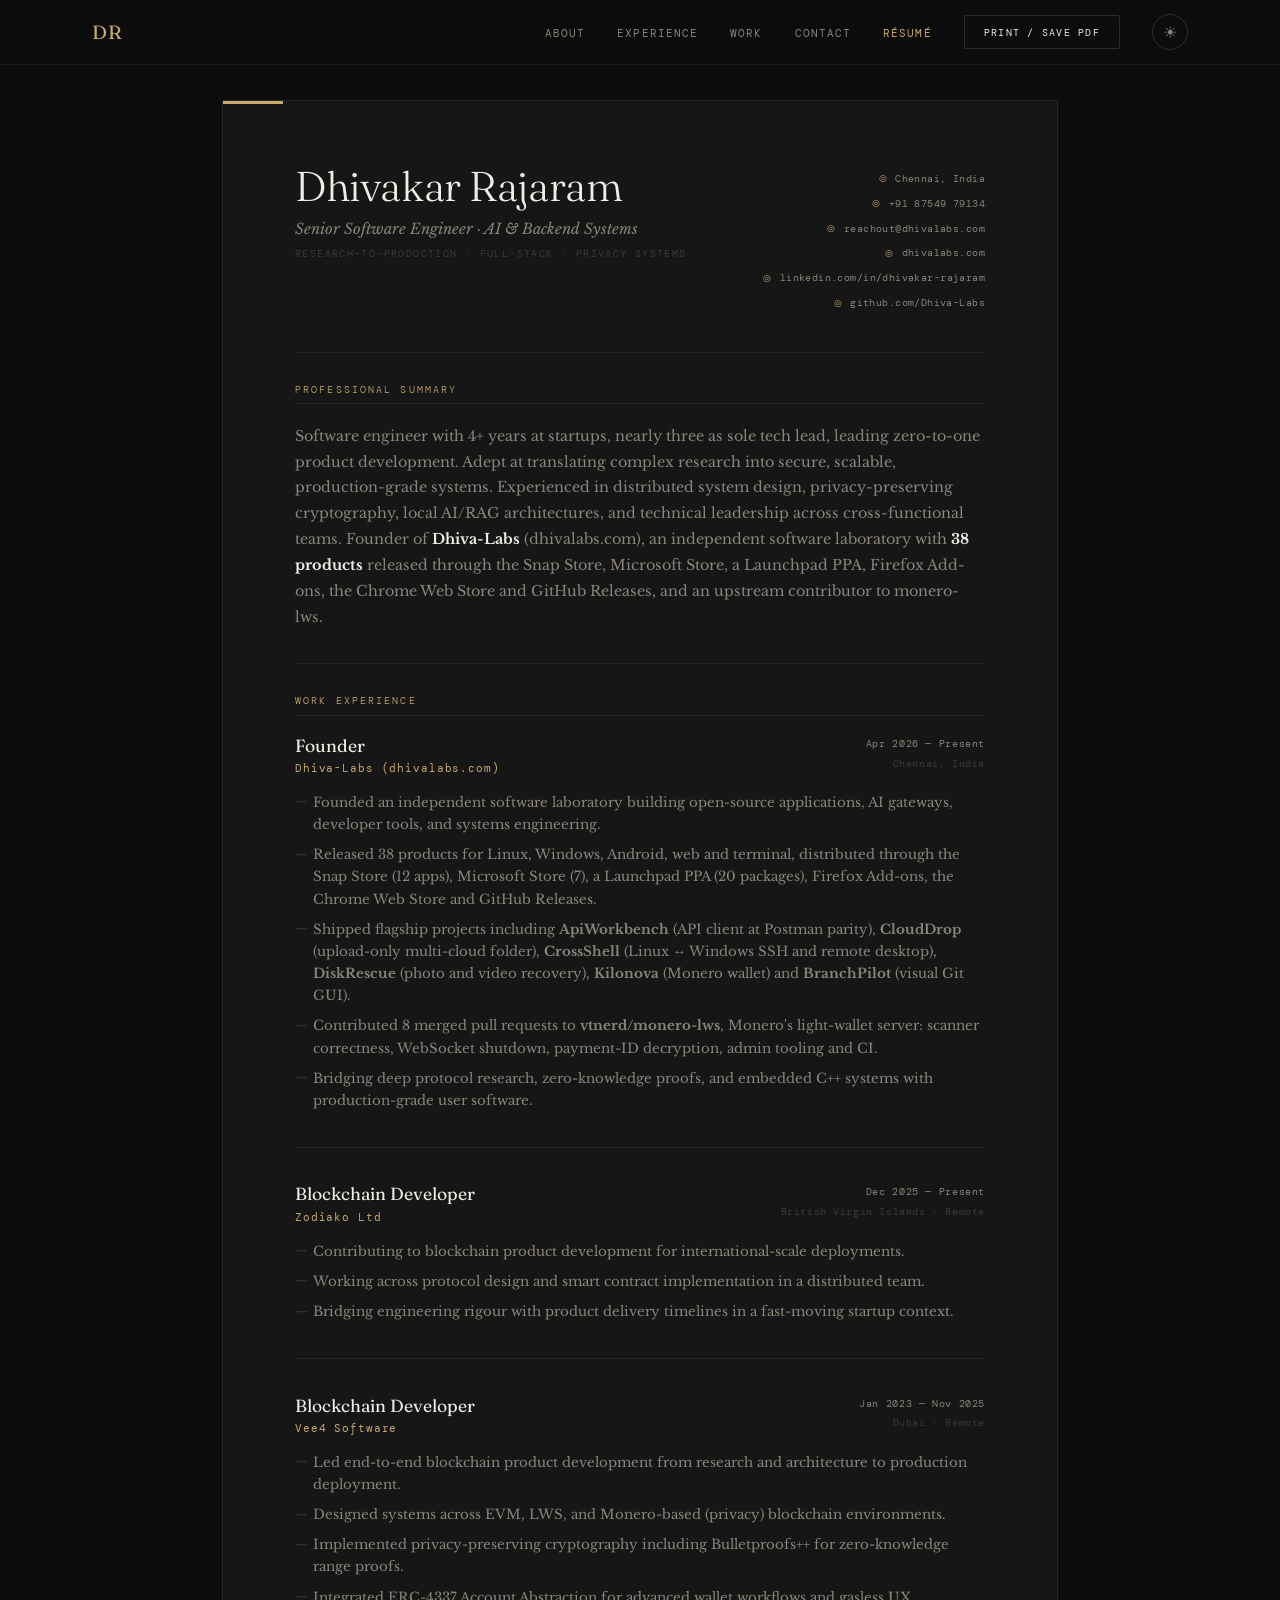
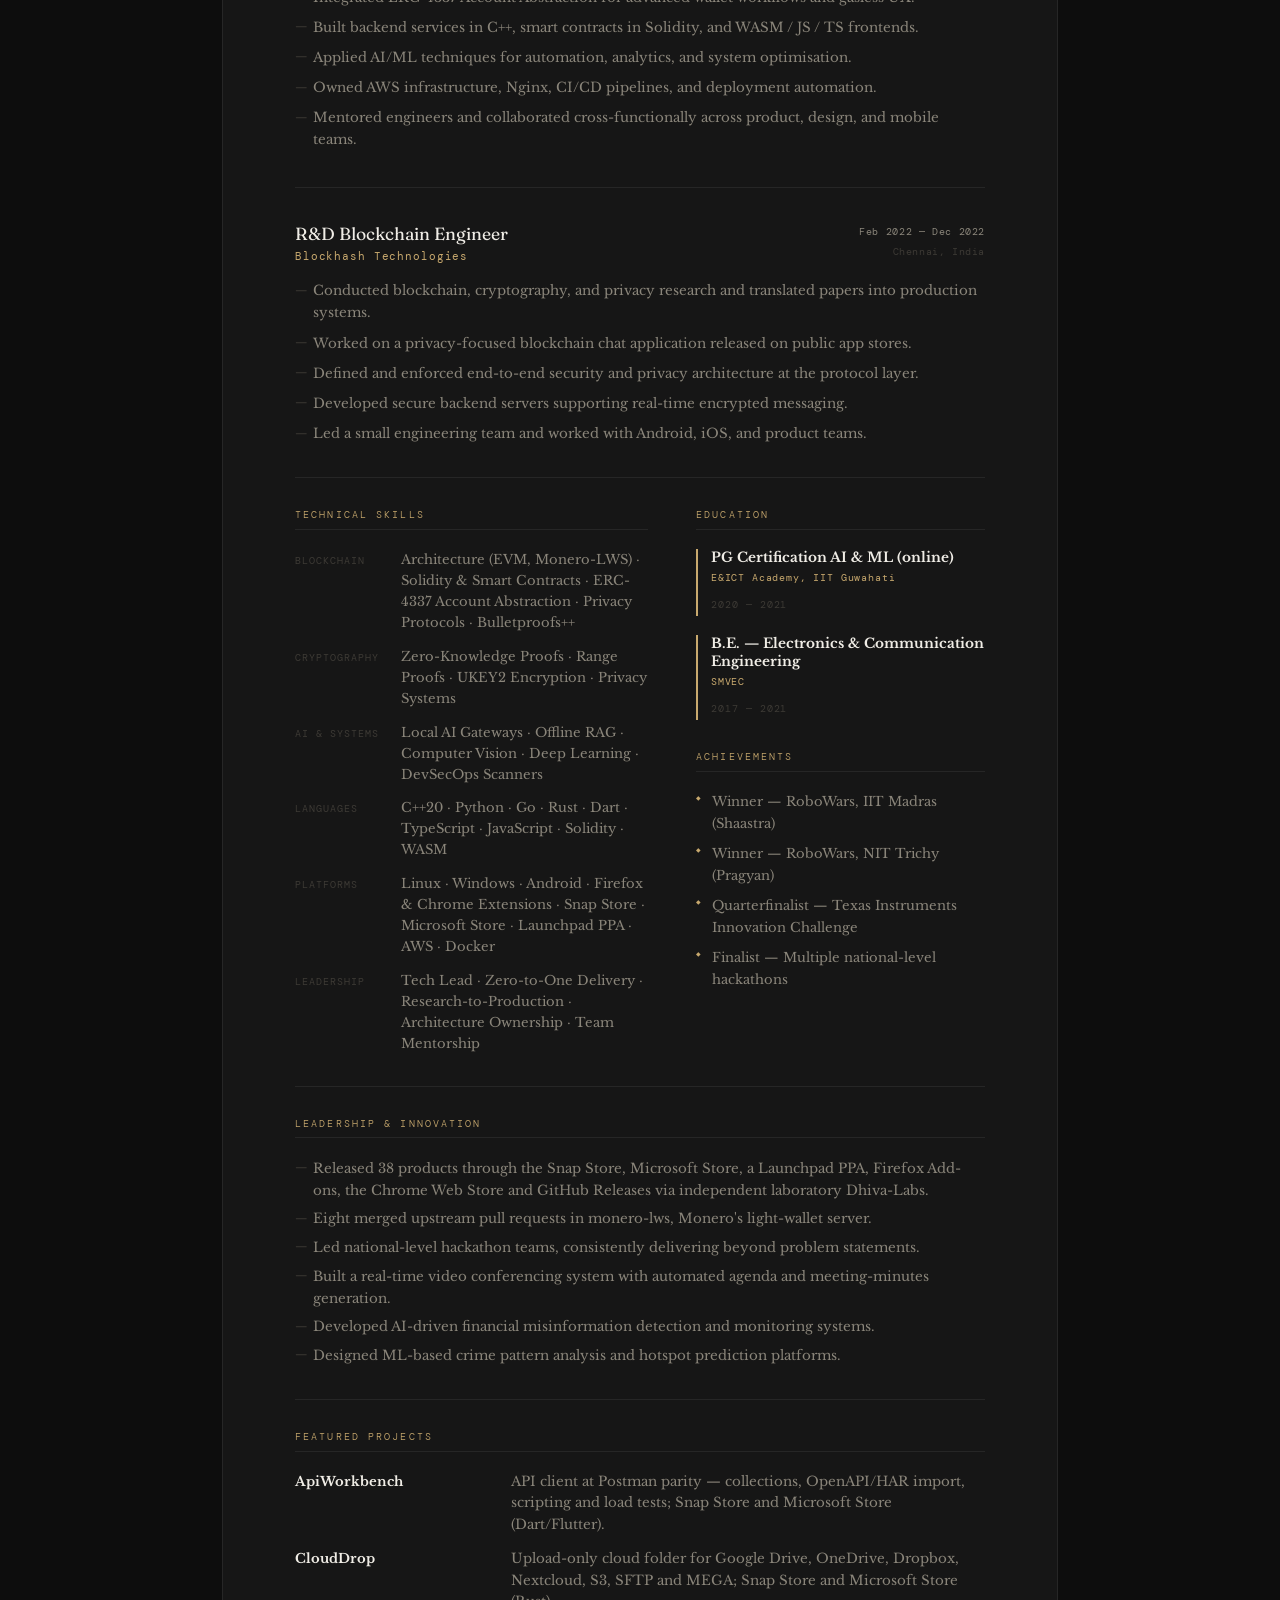
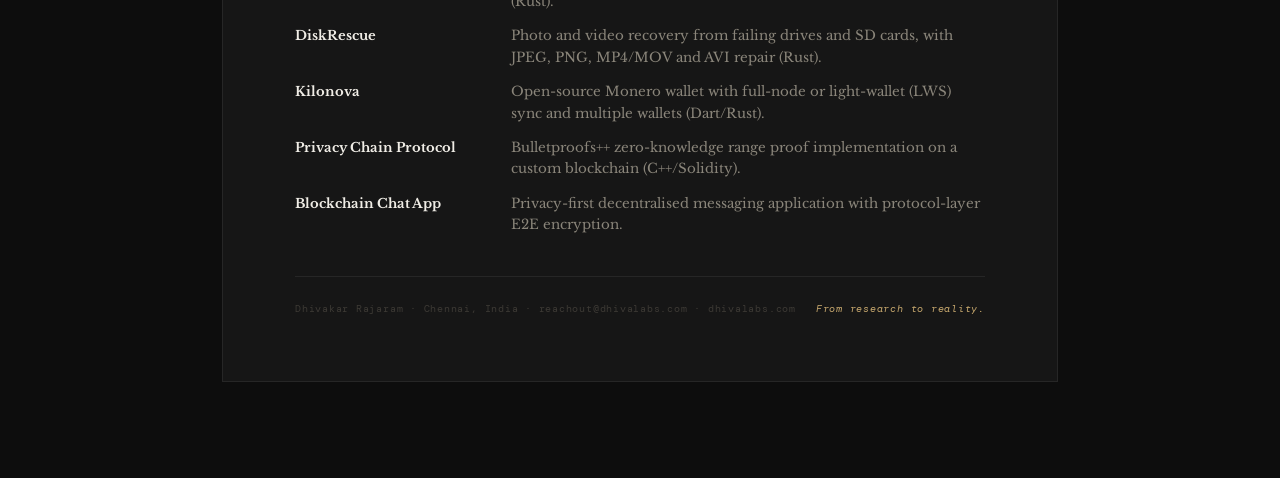
==== commit 36b944e4: "Merge pull request #3 from dhivadhiva/add-browser-extensions Show the browser extensions on Firefox " ====
--- a/resume.html
+++ b/resume.html
@@ -97,7 +97,7 @@
         <section class="r-section">
           <h2 class="r-section-title">Professional Summary</h2>
           <p class="r-summary">
-            Software engineer with 4+ years at startups, nearly three as sole tech lead, leading zero-to-one product development. Adept at translating complex research into secure, scalable, production-grade systems. Experienced in distributed system design, privacy-preserving cryptography, local AI/RAG architectures, and technical leadership across cross-functional teams. Founder of <strong>Dhiva-Labs</strong> (dhivalabs.com), an independent software laboratory with <strong>38 products</strong> released through the Snap Store, Microsoft Store, a Launchpad PPA, the Chrome Web Store and GitHub Releases, and an upstream contributor to monero-lws.
+            Software engineer with 4+ years at startups, nearly three as sole tech lead, leading zero-to-one product development. Adept at translating complex research into secure, scalable, production-grade systems. Experienced in distributed system design, privacy-preserving cryptography, local AI/RAG architectures, and technical leadership across cross-functional teams. Founder of <strong>Dhiva-Labs</strong> (dhivalabs.com), an independent software laboratory with <strong>38 products</strong> released through the Snap Store, Microsoft Store, a Launchpad PPA, Firefox Add-ons, the Chrome Web Store and GitHub Releases, and an upstream contributor to monero-lws.
           </p>
         </section>
 
@@ -121,7 +121,7 @@
             </div>
             <ul class="r-bullets">
               <li>Founded an independent software laboratory building open-source applications, AI gateways, developer tools, and systems engineering.</li>
-              <li>Released 38 products for Linux, Windows, Android, web and terminal, distributed through the Snap Store (12 apps), Microsoft Store (7), a Launchpad PPA (20 packages), the Chrome Web Store and GitHub Releases.</li>
+              <li>Released 38 products for Linux, Windows, Android, web and terminal, distributed through the Snap Store (12 apps), Microsoft Store (7), a Launchpad PPA (20 packages), Firefox Add-ons, the Chrome Web Store and GitHub Releases.</li>
               <li>Shipped flagship projects including <strong>ApiWorkbench</strong> (API client at Postman parity), <strong>CloudDrop</strong> (upload-only multi-cloud folder), <strong>CrossShell</strong> (Linux ↔ Windows SSH and remote desktop), <strong>DiskRescue</strong> (photo and video recovery), <strong>Kilonova</strong> (Monero wallet) and <strong>BranchPilot</strong> (visual Git GUI).</li>
               <li>Contributed 8 merged pull requests to <strong>vtnerd/monero-lws</strong>, Monero's light-wallet server: scanner correctness, WebSocket shutdown, payment-ID decryption, admin tooling and CI.</li>
               <li>Bridging deep protocol research, zero-knowledge proofs, and embedded C++ systems with production-grade user software.</li>
@@ -219,7 +219,7 @@
               </div>
               <div class="r-skill-row">
                 <span class="r-skill-cat mono">Platforms</span>
-                <span class="r-skill-list">Linux · Windows · Android · Chrome Extensions · Snap Store · Microsoft Store · Launchpad PPA · AWS · Docker</span>
+                <span class="r-skill-list">Linux · Windows · Android · Firefox &amp; Chrome Extensions · Snap Store · Microsoft Store · Launchpad PPA · AWS · Docker</span>
               </div>
               <div class="r-skill-row">
                 <span class="r-skill-cat mono">Leadership</span>
@@ -261,7 +261,7 @@
         <section class="r-section">
           <h2 class="r-section-title">Leadership &amp; Innovation</h2>
           <ul class="r-bullets r-bullets--tight">
-            <li>Released 38 products through the Snap Store, Microsoft Store, a Launchpad PPA, the Chrome Web Store and GitHub Releases via independent laboratory Dhiva-Labs.</li>
+            <li>Released 38 products through the Snap Store, Microsoft Store, a Launchpad PPA, Firefox Add-ons, the Chrome Web Store and GitHub Releases via independent laboratory Dhiva-Labs.</li>
             <li>Eight merged upstream pull requests in monero-lws, Monero's light-wallet server.</li>
             <li>Led national-level hackathon teams, consistently delivering beyond problem statements.</li>
             <li>Built a real-time video conferencing system with automated agenda and meeting-minutes generation.</li>
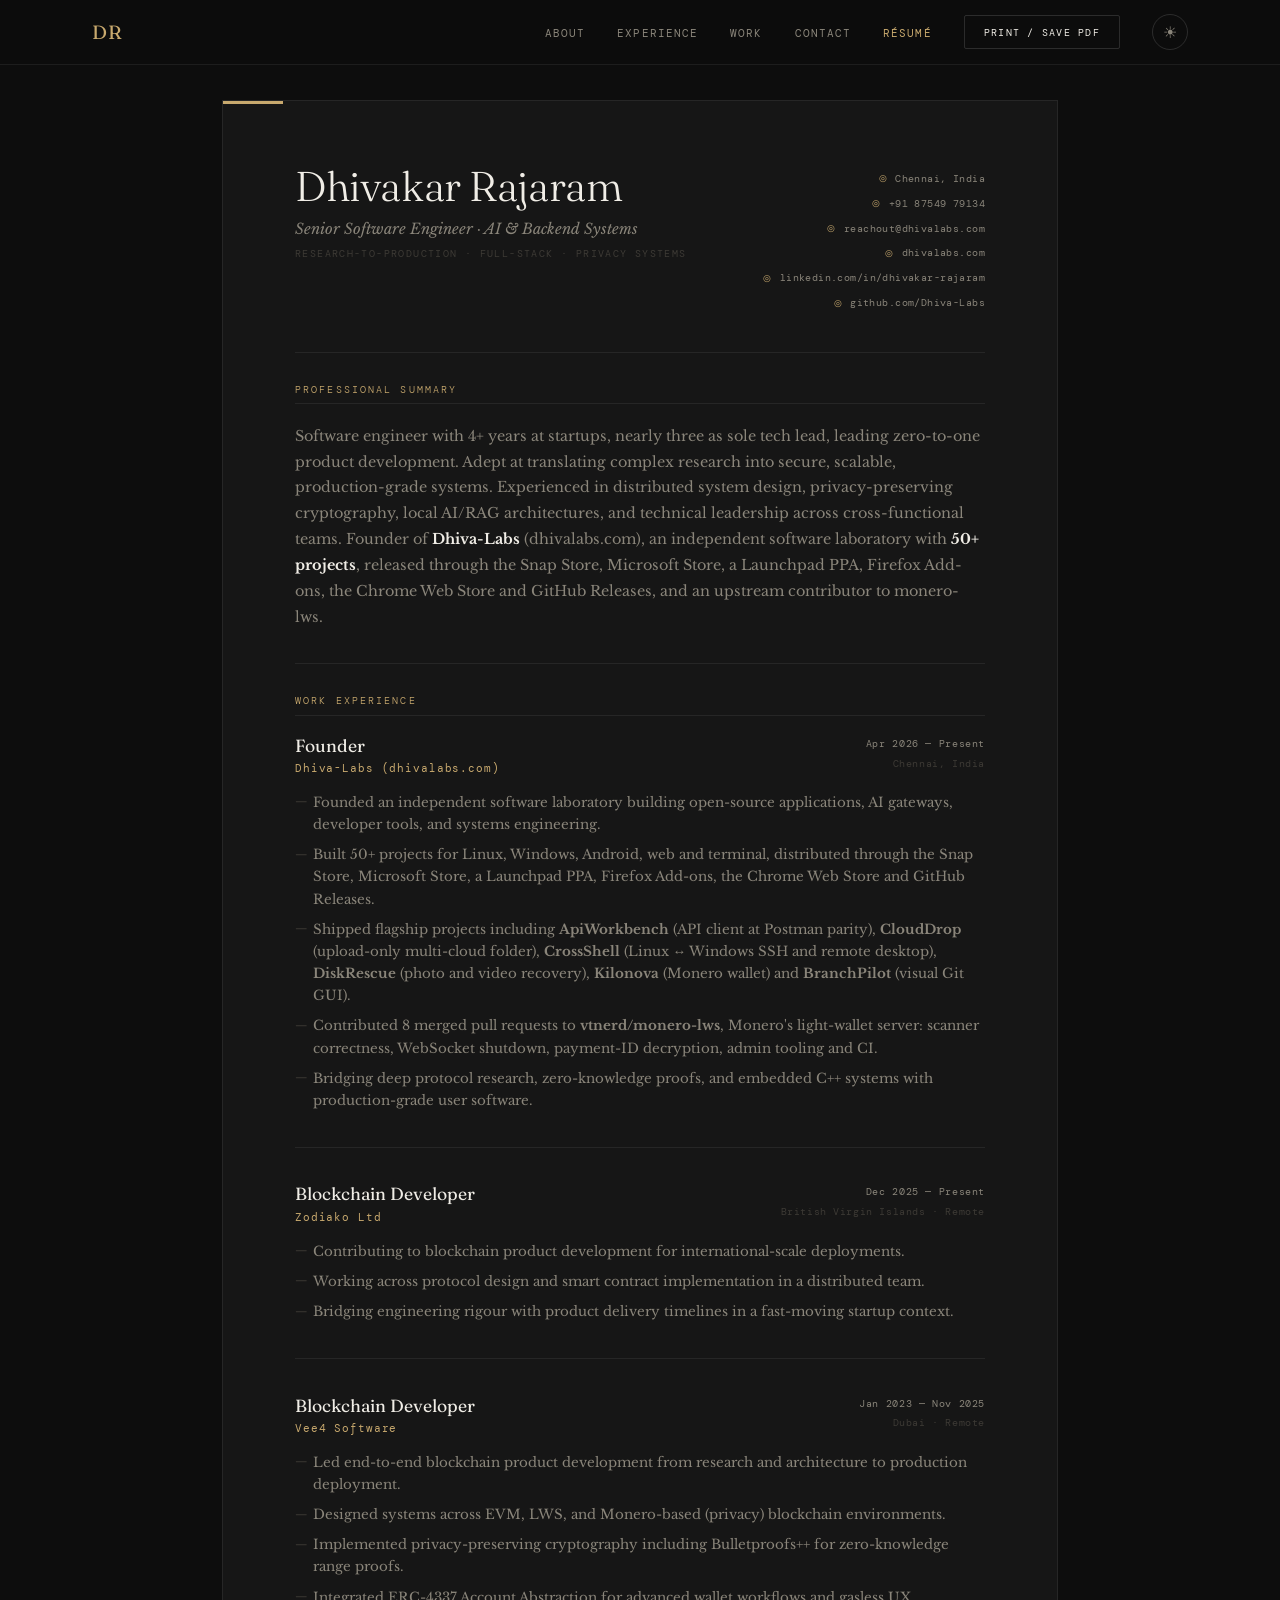
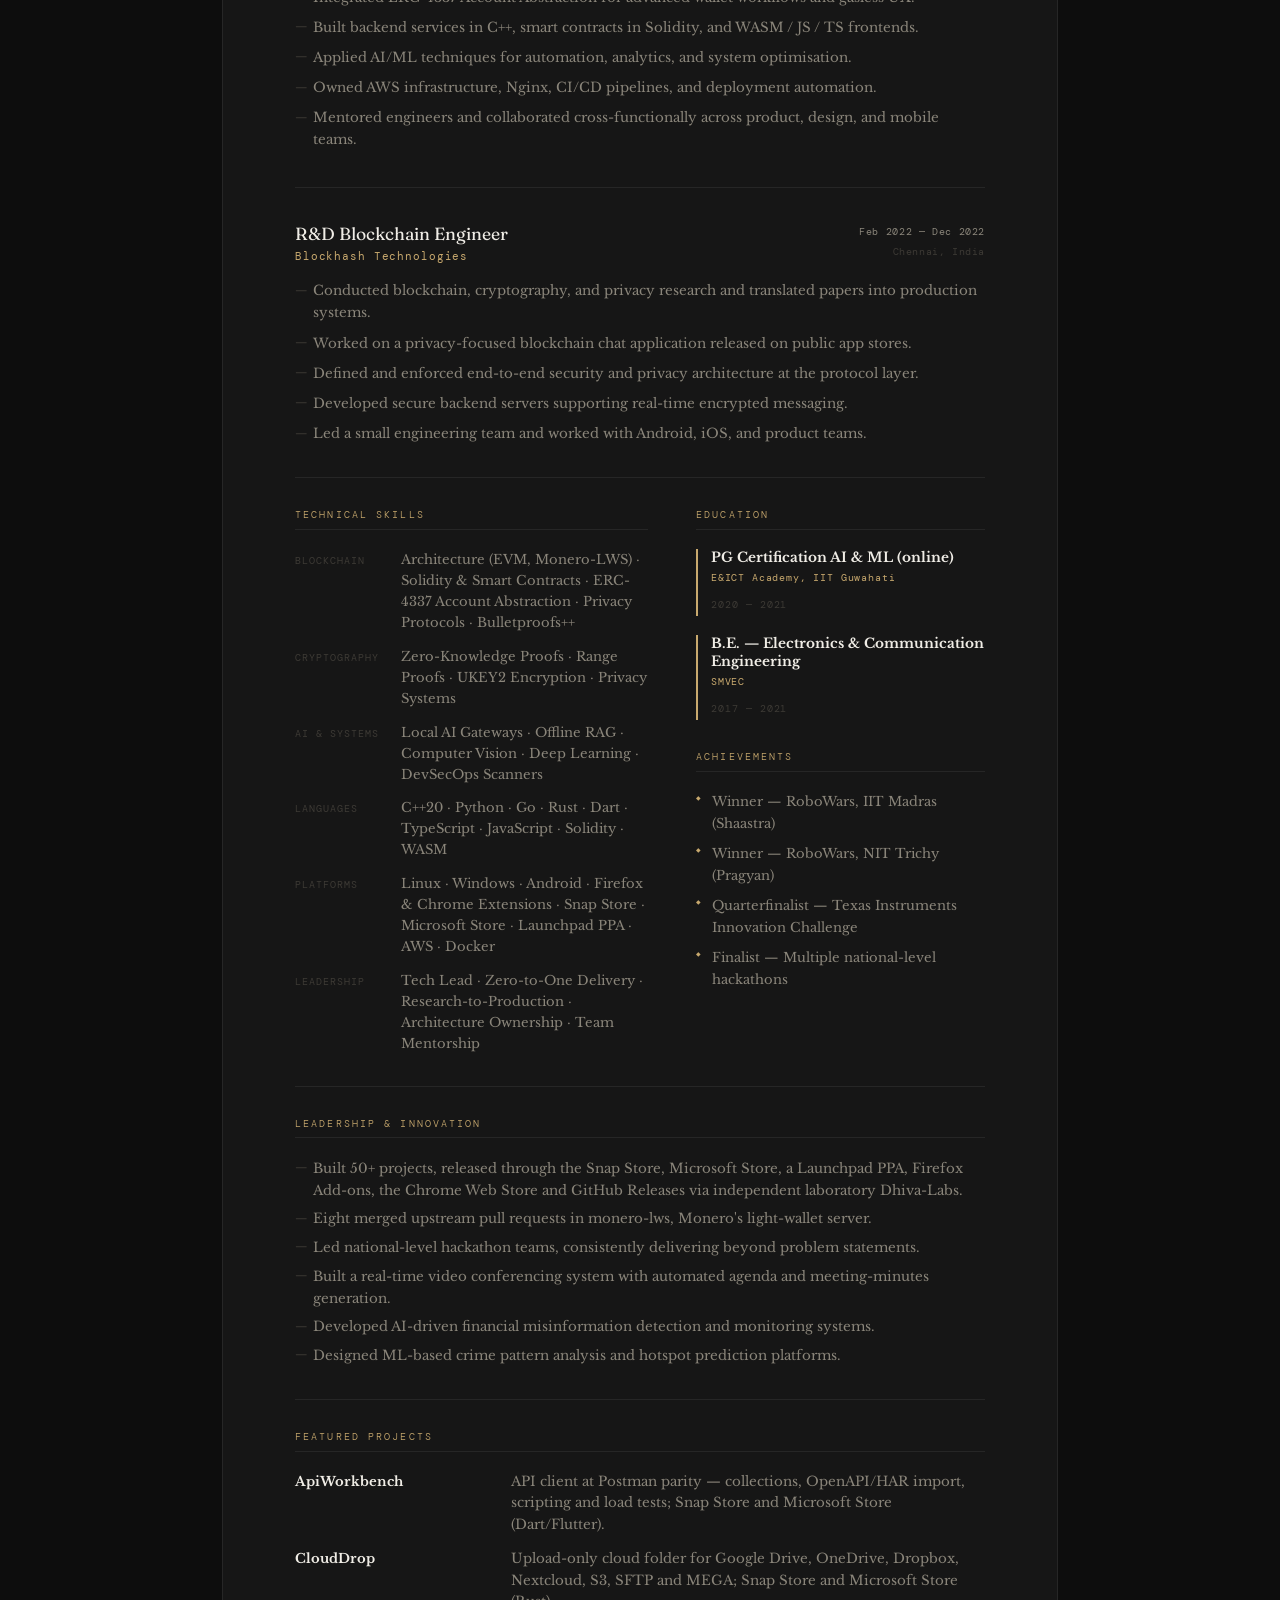
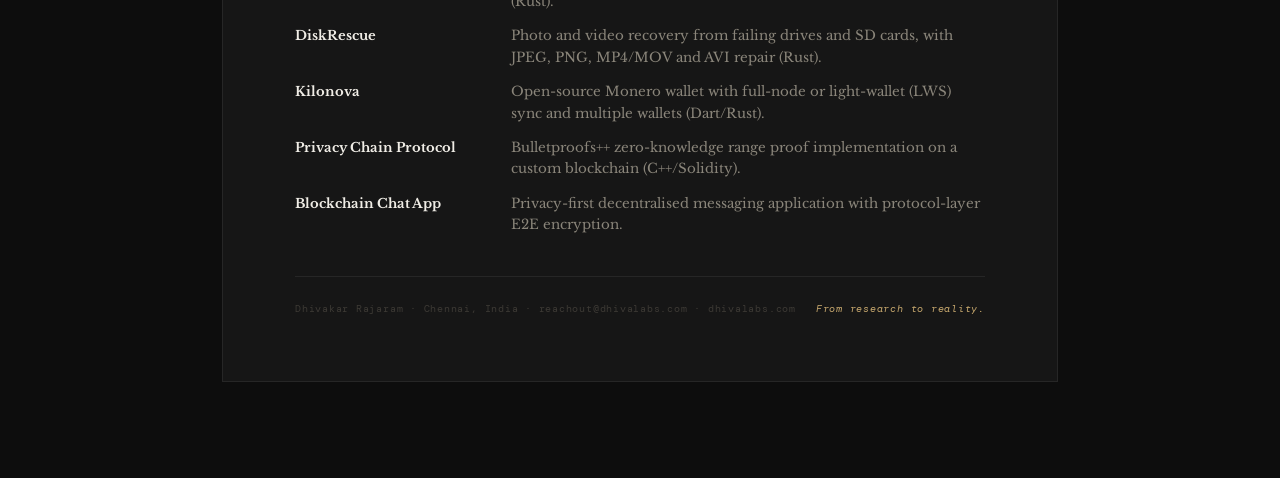
==== commit 6691933e: "Show 50+ projects in place of the released count Brings the portfolio in line with the LinkedIn prof" ====
--- a/resume.html
+++ b/resume.html
@@ -97,7 +97,7 @@
         <section class="r-section">
           <h2 class="r-section-title">Professional Summary</h2>
           <p class="r-summary">
-            Software engineer with 4+ years at startups, nearly three as sole tech lead, leading zero-to-one product development. Adept at translating complex research into secure, scalable, production-grade systems. Experienced in distributed system design, privacy-preserving cryptography, local AI/RAG architectures, and technical leadership across cross-functional teams. Founder of <strong>Dhiva-Labs</strong> (dhivalabs.com), an independent software laboratory with <strong>38 products</strong> released through the Snap Store, Microsoft Store, a Launchpad PPA, Firefox Add-ons, the Chrome Web Store and GitHub Releases, and an upstream contributor to monero-lws.
+            Software engineer with 4+ years at startups, nearly three as sole tech lead, leading zero-to-one product development. Adept at translating complex research into secure, scalable, production-grade systems. Experienced in distributed system design, privacy-preserving cryptography, local AI/RAG architectures, and technical leadership across cross-functional teams. Founder of <strong>Dhiva-Labs</strong> (dhivalabs.com), an independent software laboratory with <strong>50+ projects</strong>, released through the Snap Store, Microsoft Store, a Launchpad PPA, Firefox Add-ons, the Chrome Web Store and GitHub Releases, and an upstream contributor to monero-lws.
           </p>
         </section>
 
@@ -121,7 +121,7 @@
             </div>
             <ul class="r-bullets">
               <li>Founded an independent software laboratory building open-source applications, AI gateways, developer tools, and systems engineering.</li>
-              <li>Released 38 products for Linux, Windows, Android, web and terminal, distributed through the Snap Store (12 apps), Microsoft Store (7), a Launchpad PPA (20 packages), Firefox Add-ons, the Chrome Web Store and GitHub Releases.</li>
+              <li>Built 50+ projects for Linux, Windows, Android, web and terminal, distributed through the Snap Store, Microsoft Store, a Launchpad PPA, Firefox Add-ons, the Chrome Web Store and GitHub Releases.</li>
               <li>Shipped flagship projects including <strong>ApiWorkbench</strong> (API client at Postman parity), <strong>CloudDrop</strong> (upload-only multi-cloud folder), <strong>CrossShell</strong> (Linux ↔ Windows SSH and remote desktop), <strong>DiskRescue</strong> (photo and video recovery), <strong>Kilonova</strong> (Monero wallet) and <strong>BranchPilot</strong> (visual Git GUI).</li>
               <li>Contributed 8 merged pull requests to <strong>vtnerd/monero-lws</strong>, Monero's light-wallet server: scanner correctness, WebSocket shutdown, payment-ID decryption, admin tooling and CI.</li>
               <li>Bridging deep protocol research, zero-knowledge proofs, and embedded C++ systems with production-grade user software.</li>
@@ -261,7 +261,7 @@
         <section class="r-section">
           <h2 class="r-section-title">Leadership &amp; Innovation</h2>
           <ul class="r-bullets r-bullets--tight">
-            <li>Released 38 products through the Snap Store, Microsoft Store, a Launchpad PPA, Firefox Add-ons, the Chrome Web Store and GitHub Releases via independent laboratory Dhiva-Labs.</li>
+            <li>Built 50+ projects, released through the Snap Store, Microsoft Store, a Launchpad PPA, Firefox Add-ons, the Chrome Web Store and GitHub Releases via independent laboratory Dhiva-Labs.</li>
             <li>Eight merged upstream pull requests in monero-lws, Monero's light-wallet server.</li>
             <li>Led national-level hackathon teams, consistently delivering beyond problem statements.</li>
             <li>Built a real-time video conferencing system with automated agenda and meeting-minutes generation.</li>
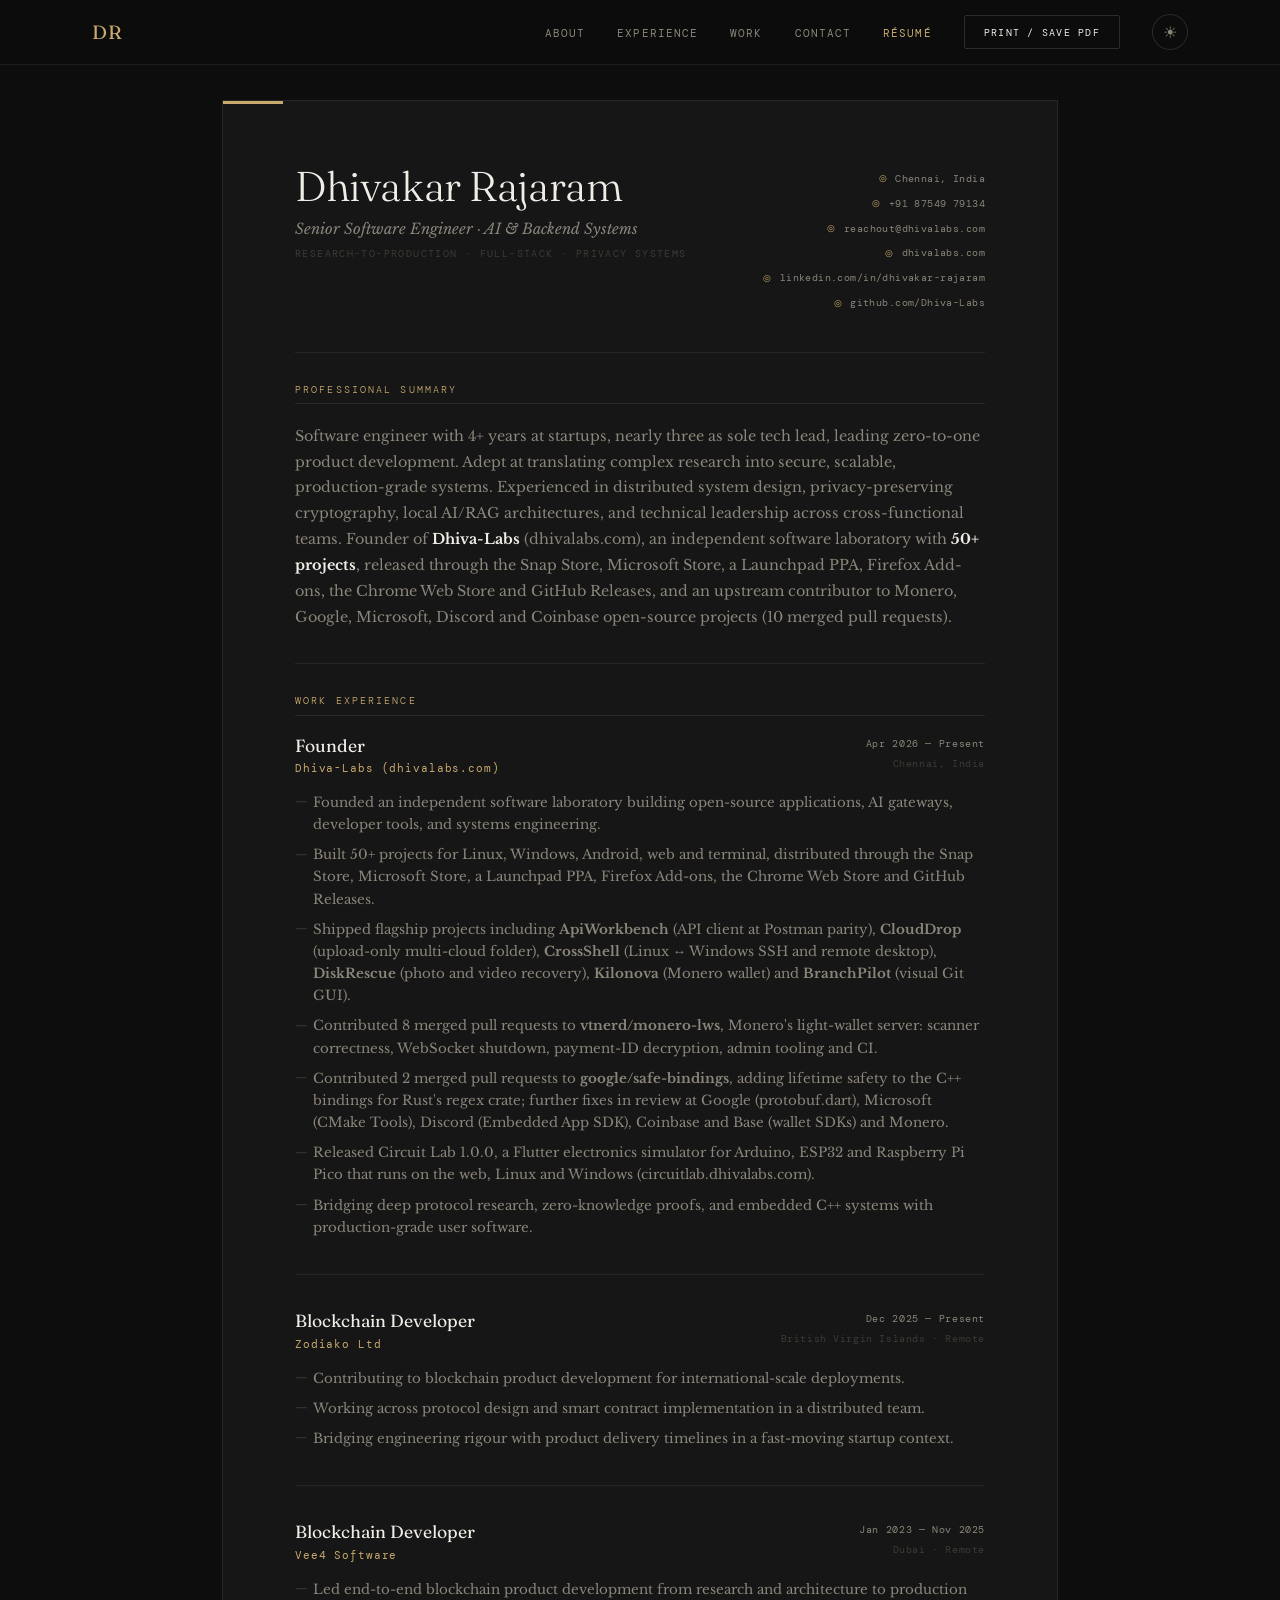
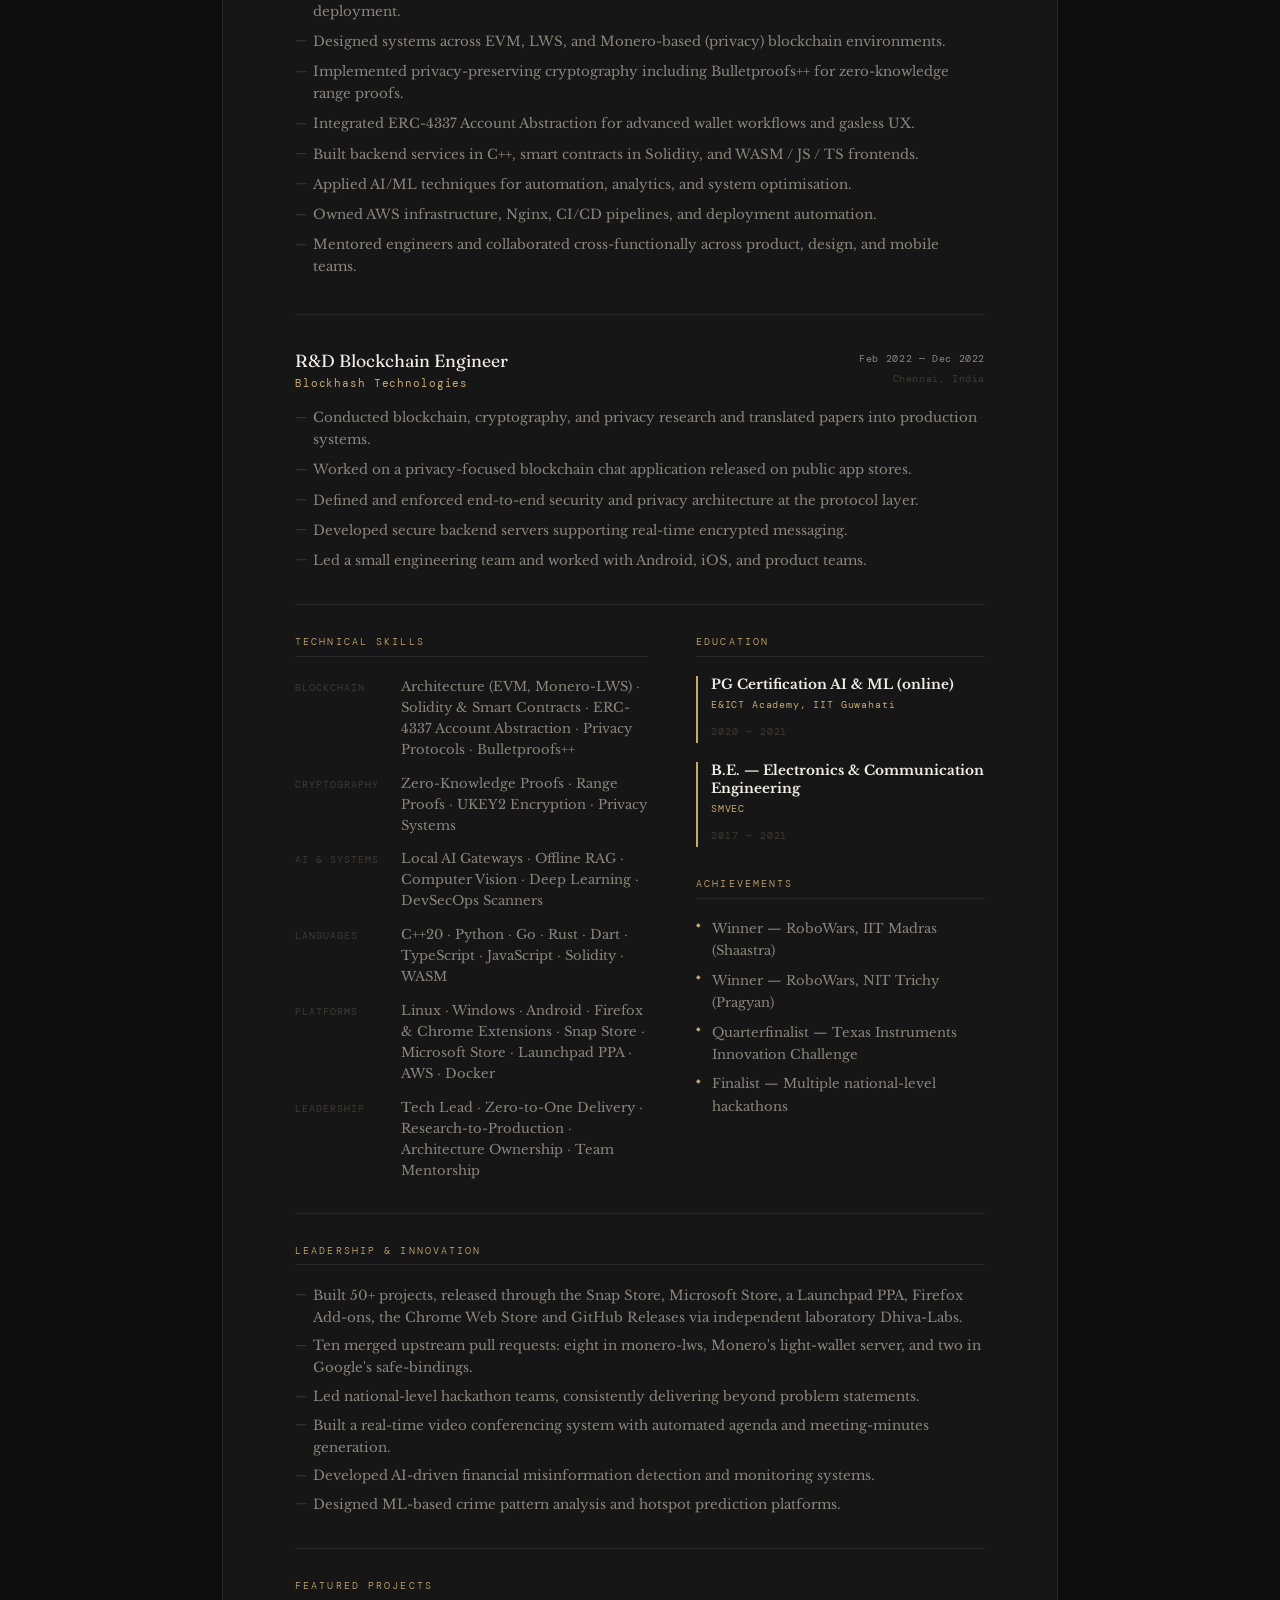
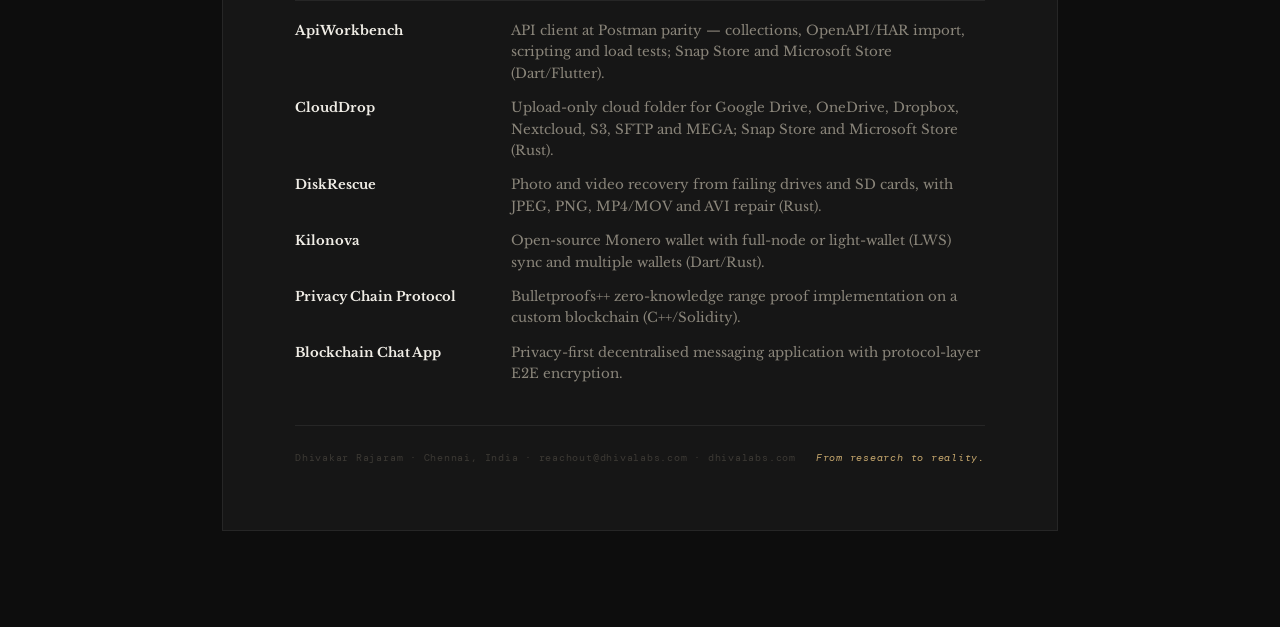
==== commit fa4168b9: "Add Circuit Lab and list upstream work by organization - Circuit Lab 1.0.0 leads the lab projects as" ====
--- a/resume.html
+++ b/resume.html
@@ -13,7 +13,7 @@
   <link rel="preconnect" href="https://fonts.gstatic.com" crossorigin />
   <link href="https://fonts.googleapis.com/css2?family=Libre+Baskerville:ital,wght@0,400;0,700;1,400&family=DM+Mono:wght@300;400;500&family=Fraunces:ital,opsz,wght@0,9..144,300;0,9..144,400;0,9..144,700;1,9..144,300;1,9..144,400&display=swap" rel="stylesheet" />
 
-  <link rel="stylesheet" href="assets/css/style.css?v=2" />
+  <link rel="stylesheet" href="assets/css/style.css?v=3" />
   <link rel="stylesheet" href="assets/css/resume.css" />
 </head>
 <body>
@@ -97,7 +97,7 @@
         <section class="r-section">
           <h2 class="r-section-title">Professional Summary</h2>
           <p class="r-summary">
-            Software engineer with 4+ years at startups, nearly three as sole tech lead, leading zero-to-one product development. Adept at translating complex research into secure, scalable, production-grade systems. Experienced in distributed system design, privacy-preserving cryptography, local AI/RAG architectures, and technical leadership across cross-functional teams. Founder of <strong>Dhiva-Labs</strong> (dhivalabs.com), an independent software laboratory with <strong>50+ projects</strong>, released through the Snap Store, Microsoft Store, a Launchpad PPA, Firefox Add-ons, the Chrome Web Store and GitHub Releases, and an upstream contributor to monero-lws.
+            Software engineer with 4+ years at startups, nearly three as sole tech lead, leading zero-to-one product development. Adept at translating complex research into secure, scalable, production-grade systems. Experienced in distributed system design, privacy-preserving cryptography, local AI/RAG architectures, and technical leadership across cross-functional teams. Founder of <strong>Dhiva-Labs</strong> (dhivalabs.com), an independent software laboratory with <strong>50+ projects</strong>, released through the Snap Store, Microsoft Store, a Launchpad PPA, Firefox Add-ons, the Chrome Web Store and GitHub Releases, and an upstream contributor to Monero, Google, Microsoft, Discord and Coinbase open-source projects (10 merged pull requests).
           </p>
         </section>
 
@@ -124,6 +124,8 @@
               <li>Built 50+ projects for Linux, Windows, Android, web and terminal, distributed through the Snap Store, Microsoft Store, a Launchpad PPA, Firefox Add-ons, the Chrome Web Store and GitHub Releases.</li>
               <li>Shipped flagship projects including <strong>ApiWorkbench</strong> (API client at Postman parity), <strong>CloudDrop</strong> (upload-only multi-cloud folder), <strong>CrossShell</strong> (Linux ↔ Windows SSH and remote desktop), <strong>DiskRescue</strong> (photo and video recovery), <strong>Kilonova</strong> (Monero wallet) and <strong>BranchPilot</strong> (visual Git GUI).</li>
               <li>Contributed 8 merged pull requests to <strong>vtnerd/monero-lws</strong>, Monero's light-wallet server: scanner correctness, WebSocket shutdown, payment-ID decryption, admin tooling and CI.</li>
+              <li>Contributed 2 merged pull requests to <strong>google/safe-bindings</strong>, adding lifetime safety to the C++ bindings for Rust's regex crate; further fixes in review at Google (protobuf.dart), Microsoft (CMake Tools), Discord (Embedded App SDK), Coinbase and Base (wallet SDKs) and Monero.</li>
+              <li>Released Circuit Lab 1.0.0, a Flutter electronics simulator for Arduino, ESP32 and Raspberry Pi Pico that runs on the web, Linux and Windows (circuitlab.dhivalabs.com).</li>
               <li>Bridging deep protocol research, zero-knowledge proofs, and embedded C++ systems with production-grade user software.</li>
             </ul>
           </div>
@@ -262,7 +264,7 @@
           <h2 class="r-section-title">Leadership &amp; Innovation</h2>
           <ul class="r-bullets r-bullets--tight">
             <li>Built 50+ projects, released through the Snap Store, Microsoft Store, a Launchpad PPA, Firefox Add-ons, the Chrome Web Store and GitHub Releases via independent laboratory Dhiva-Labs.</li>
-            <li>Eight merged upstream pull requests in monero-lws, Monero's light-wallet server.</li>
+            <li>Ten merged upstream pull requests: eight in monero-lws, Monero's light-wallet server, and two in Google's safe-bindings.</li>
             <li>Led national-level hackathon teams, consistently delivering beyond problem statements.</li>
             <li>Built a real-time video conferencing system with automated agenda and meeting-minutes generation.</li>
             <li>Developed AI-driven financial misinformation detection and monitoring systems.</li>
@@ -315,6 +317,6 @@
     </div>
   </main>
 
-  <script src="assets/js/main.js?v=2"></script>
+  <script src="assets/js/main.js?v=3"></script>
 </body>
 </html>
--- a/assets/css/style.css
+++ b/assets/css/style.css
@@ -339,11 +339,19 @@
 .project-card:nth-child(1),.project-card:nth-child(2) { border-bottom: 1px solid var(--card-border); }
 .projects-grid:not(.projects-grid--lab) .project-card:nth-child(3),
 .projects-grid:not(.projects-grid--lab) .project-card:nth-child(4) { border-bottom: none; }
-.projects-grid--lab .project-card:nth-child(3),
-.projects-grid--lab .project-card:nth-child(4),
-.projects-grid--lab .project-card:nth-child(5),
-.projects-grid--lab .project-card:nth-child(6) { border-bottom: 1px solid var(--card-border); }
+/* Lab grid: a wide latest-release card leads, so the two-column cards start at
+   child 2 and the left column is the even children. */
+.projects-grid--lab .project-card { border-right: none; border-bottom: 1px solid var(--card-border); }
+.projects-grid--lab .project-card:nth-child(even):not(.project-card--wide) { border-right: 1px solid var(--card-border); }
+.projects-grid--lab .project-card:last-child { border-bottom: none; }
 .projects-grid--lab .project-card--wide { grid-column: 1 / -1; border-right: none; }
+.projects-grid--lab .project-card--wide .ext-list { margin-bottom: 1.4rem; }
+/* Upstream grid: an even number of cards, so the last two close the box. */
+.projects-grid.projects-grid--upstream .project-card:nth-child(n) { border-bottom: 1px solid var(--card-border); }
+.projects-grid.projects-grid--upstream .project-card:nth-last-child(-n+2) { border-bottom: none; }
+.upstream-intro { max-width: 46rem; margin-top: 1.2rem; font-size: 0.95rem; line-height: 1.8; color: var(--text-muted); }
+.upstream-intro strong { color: var(--text); font-weight: 500; }
+.upstream-org { color: var(--accent); letter-spacing: 0.12em; text-transform: uppercase; }
 .ext-list { display: grid; grid-template-columns: repeat(3, 1fr); gap: 2rem; }
 .ext-item { display: flex; flex-direction: column; }
 .ext-name { font-family: 'Fraunces', serif; font-size: 1.1rem; font-weight: 400; color: var(--text); margin-bottom: 0.5rem; }
@@ -422,6 +430,7 @@
   .timeline-entry { grid-template-columns: 1fr; gap: 0.6rem; padding-left: 2.5rem; }
   .projects-grid { grid-template-columns: 1fr; }
   .project-card:nth-child(odd) { border-right: none; }
+  .projects-grid--lab .project-card:nth-child(even):not(.project-card--wide) { border-right: none; }
   .project-card { border-bottom: 1px solid var(--card-border) !important; }
   .project-card:last-child { border-bottom: none !important; }
   .ext-list { grid-template-columns: 1fr; gap: 1.6rem; }
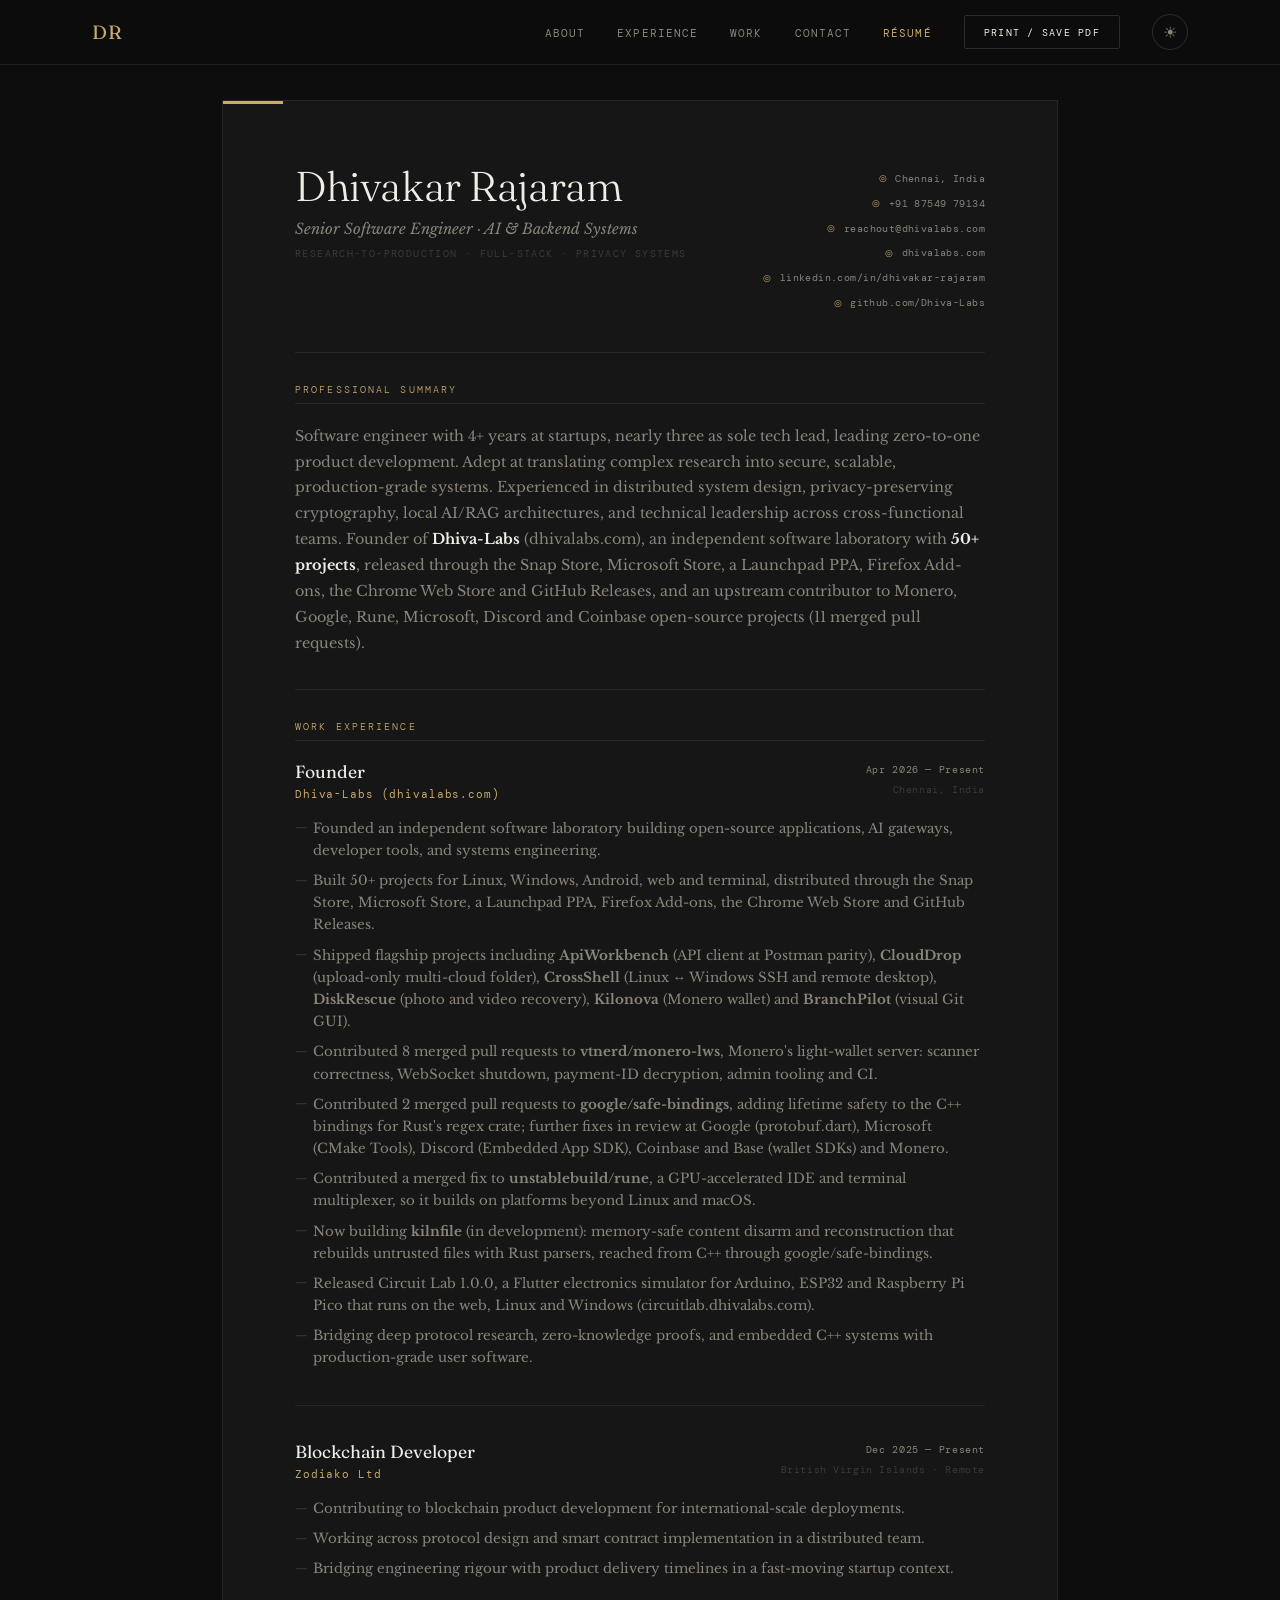
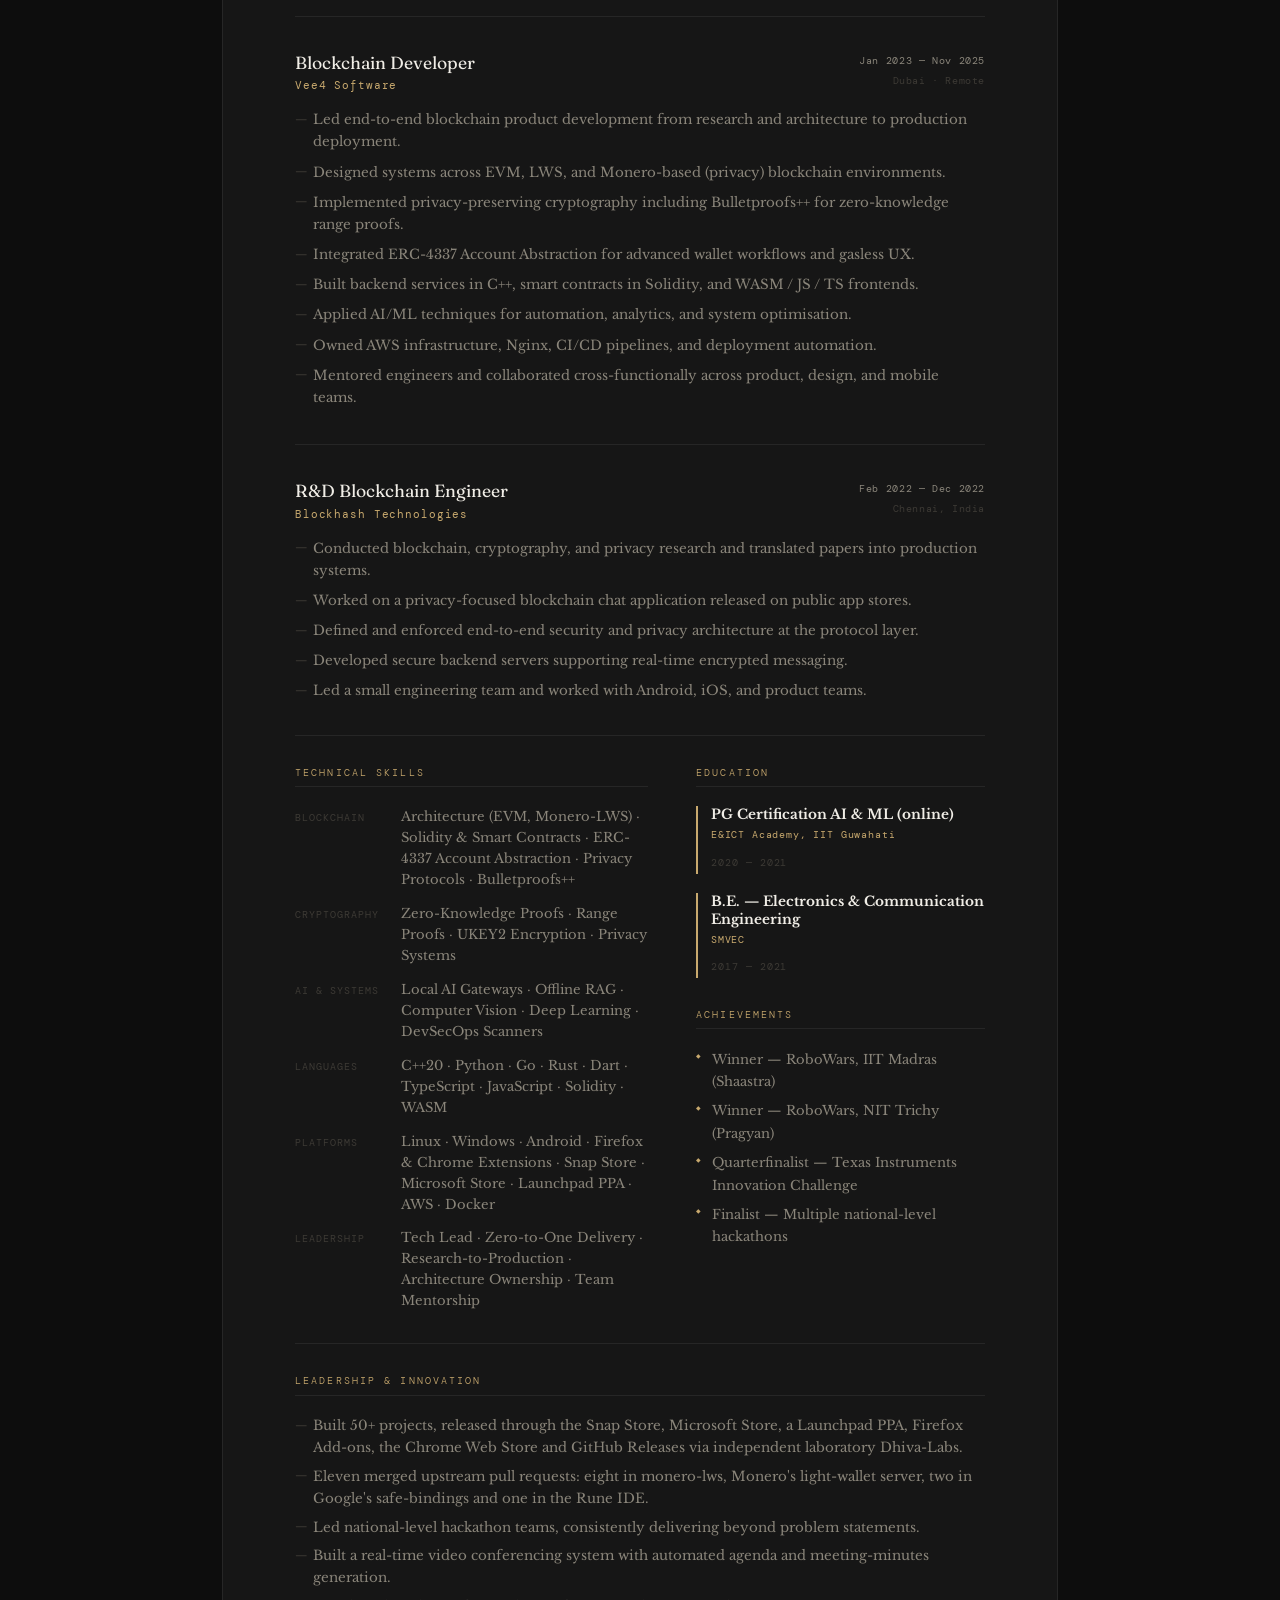
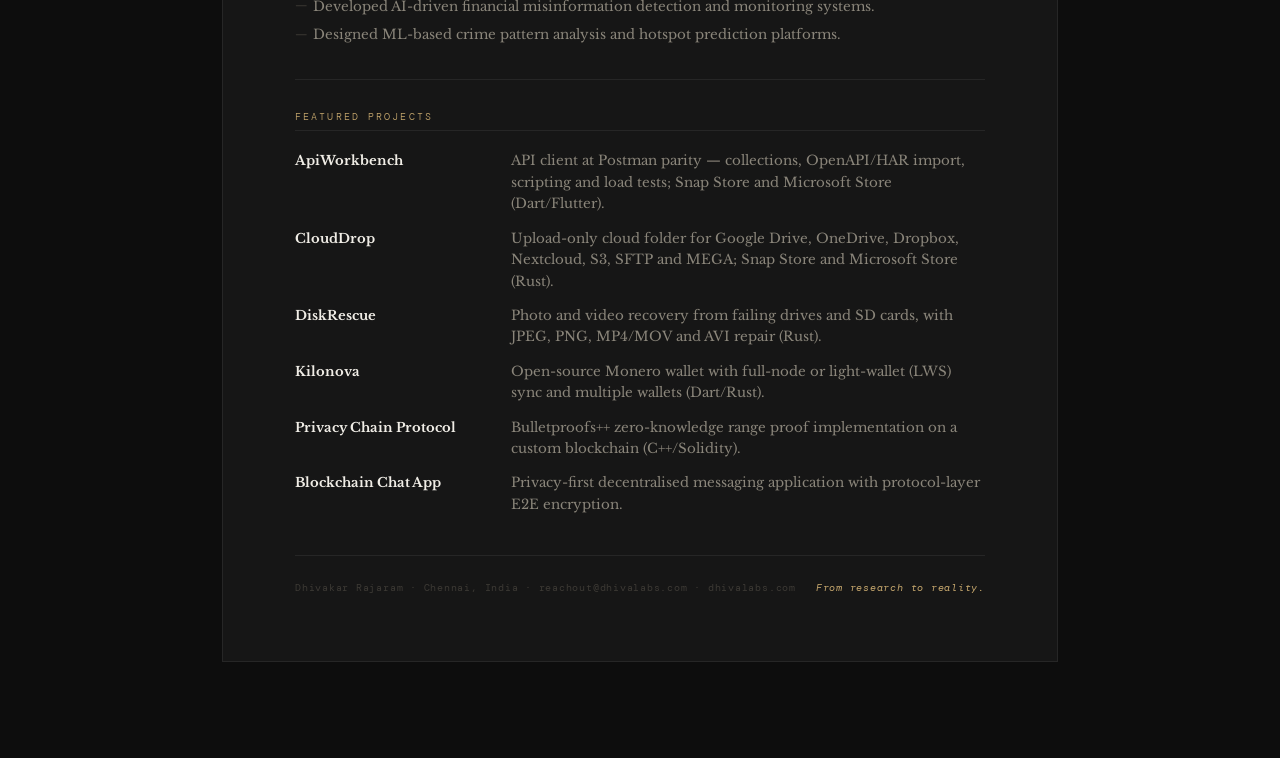
==== commit 3b19ea1b: "Count the Rune merge, list all five Firefox extensions, add kilnfile The Rune pull request was merge" ====
--- a/resume.html
+++ b/resume.html
@@ -97,7 +97,7 @@
         <section class="r-section">
           <h2 class="r-section-title">Professional Summary</h2>
           <p class="r-summary">
-            Software engineer with 4+ years at startups, nearly three as sole tech lead, leading zero-to-one product development. Adept at translating complex research into secure, scalable, production-grade systems. Experienced in distributed system design, privacy-preserving cryptography, local AI/RAG architectures, and technical leadership across cross-functional teams. Founder of <strong>Dhiva-Labs</strong> (dhivalabs.com), an independent software laboratory with <strong>50+ projects</strong>, released through the Snap Store, Microsoft Store, a Launchpad PPA, Firefox Add-ons, the Chrome Web Store and GitHub Releases, and an upstream contributor to Monero, Google, Microsoft, Discord and Coinbase open-source projects (10 merged pull requests).
+            Software engineer with 4+ years at startups, nearly three as sole tech lead, leading zero-to-one product development. Adept at translating complex research into secure, scalable, production-grade systems. Experienced in distributed system design, privacy-preserving cryptography, local AI/RAG architectures, and technical leadership across cross-functional teams. Founder of <strong>Dhiva-Labs</strong> (dhivalabs.com), an independent software laboratory with <strong>50+ projects</strong>, released through the Snap Store, Microsoft Store, a Launchpad PPA, Firefox Add-ons, the Chrome Web Store and GitHub Releases, and an upstream contributor to Monero, Google, Rune, Microsoft, Discord and Coinbase open-source projects (11 merged pull requests).
           </p>
         </section>
 
@@ -125,6 +125,8 @@
               <li>Shipped flagship projects including <strong>ApiWorkbench</strong> (API client at Postman parity), <strong>CloudDrop</strong> (upload-only multi-cloud folder), <strong>CrossShell</strong> (Linux ↔ Windows SSH and remote desktop), <strong>DiskRescue</strong> (photo and video recovery), <strong>Kilonova</strong> (Monero wallet) and <strong>BranchPilot</strong> (visual Git GUI).</li>
               <li>Contributed 8 merged pull requests to <strong>vtnerd/monero-lws</strong>, Monero's light-wallet server: scanner correctness, WebSocket shutdown, payment-ID decryption, admin tooling and CI.</li>
               <li>Contributed 2 merged pull requests to <strong>google/safe-bindings</strong>, adding lifetime safety to the C++ bindings for Rust's regex crate; further fixes in review at Google (protobuf.dart), Microsoft (CMake Tools), Discord (Embedded App SDK), Coinbase and Base (wallet SDKs) and Monero.</li>
+              <li>Contributed a merged fix to <strong>unstablebuild/rune</strong>, a GPU-accelerated IDE and terminal multiplexer, so it builds on platforms beyond Linux and macOS.</li>
+              <li>Now building <strong>kilnfile</strong> (in development): memory-safe content disarm and reconstruction that rebuilds untrusted files with Rust parsers, reached from C++ through google/safe-bindings.</li>
               <li>Released Circuit Lab 1.0.0, a Flutter electronics simulator for Arduino, ESP32 and Raspberry Pi Pico that runs on the web, Linux and Windows (circuitlab.dhivalabs.com).</li>
               <li>Bridging deep protocol research, zero-knowledge proofs, and embedded C++ systems with production-grade user software.</li>
             </ul>
@@ -264,7 +266,7 @@
           <h2 class="r-section-title">Leadership &amp; Innovation</h2>
           <ul class="r-bullets r-bullets--tight">
             <li>Built 50+ projects, released through the Snap Store, Microsoft Store, a Launchpad PPA, Firefox Add-ons, the Chrome Web Store and GitHub Releases via independent laboratory Dhiva-Labs.</li>
-            <li>Ten merged upstream pull requests: eight in monero-lws, Monero's light-wallet server, and two in Google's safe-bindings.</li>
+            <li>Eleven merged upstream pull requests: eight in monero-lws, Monero's light-wallet server, two in Google's safe-bindings and one in the Rune IDE.</li>
             <li>Led national-level hackathon teams, consistently delivering beyond problem statements.</li>
             <li>Built a real-time video conferencing system with automated agenda and meeting-minutes generation.</li>
             <li>Developed AI-driven financial misinformation detection and monitoring systems.</li>
@@ -317,6 +319,6 @@
     </div>
   </main>
 
-  <script src="assets/js/main.js?v=3"></script>
+  <script src="assets/js/main.js?v=5"></script>
 </body>
 </html>
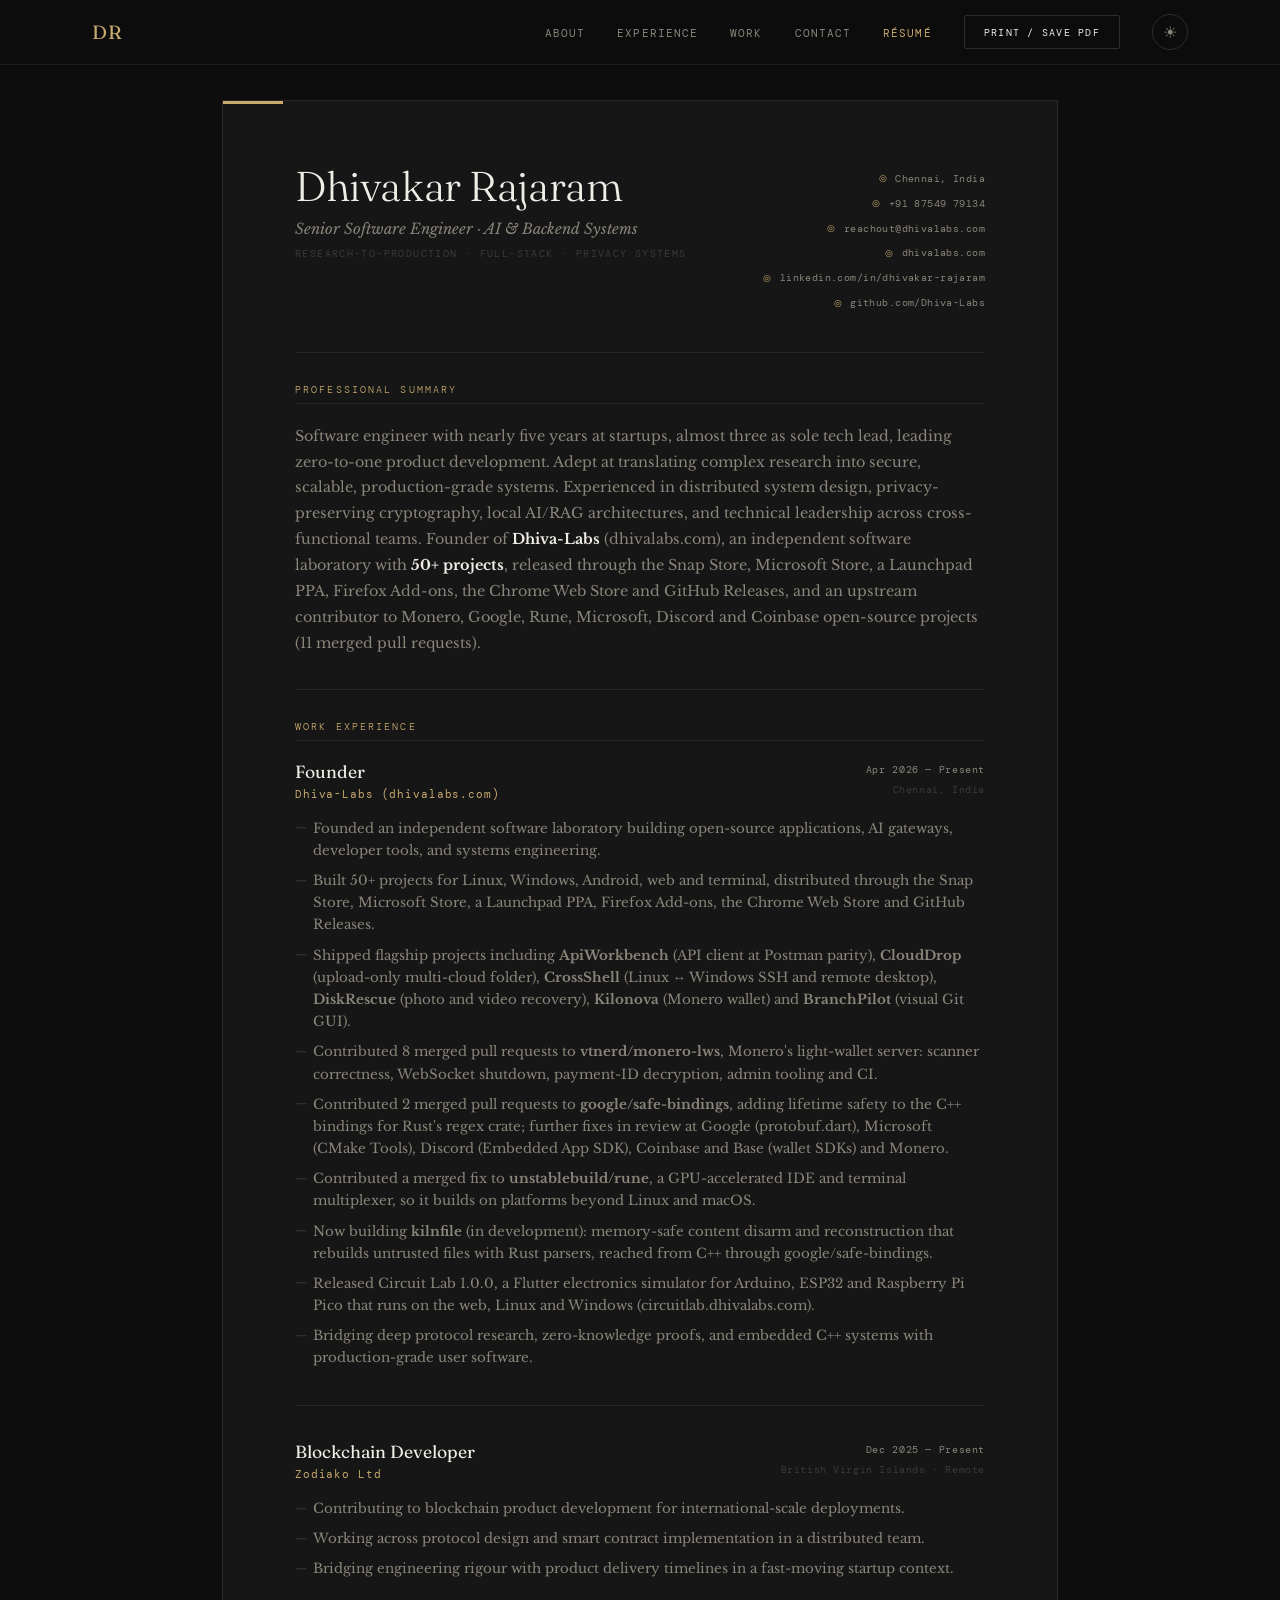
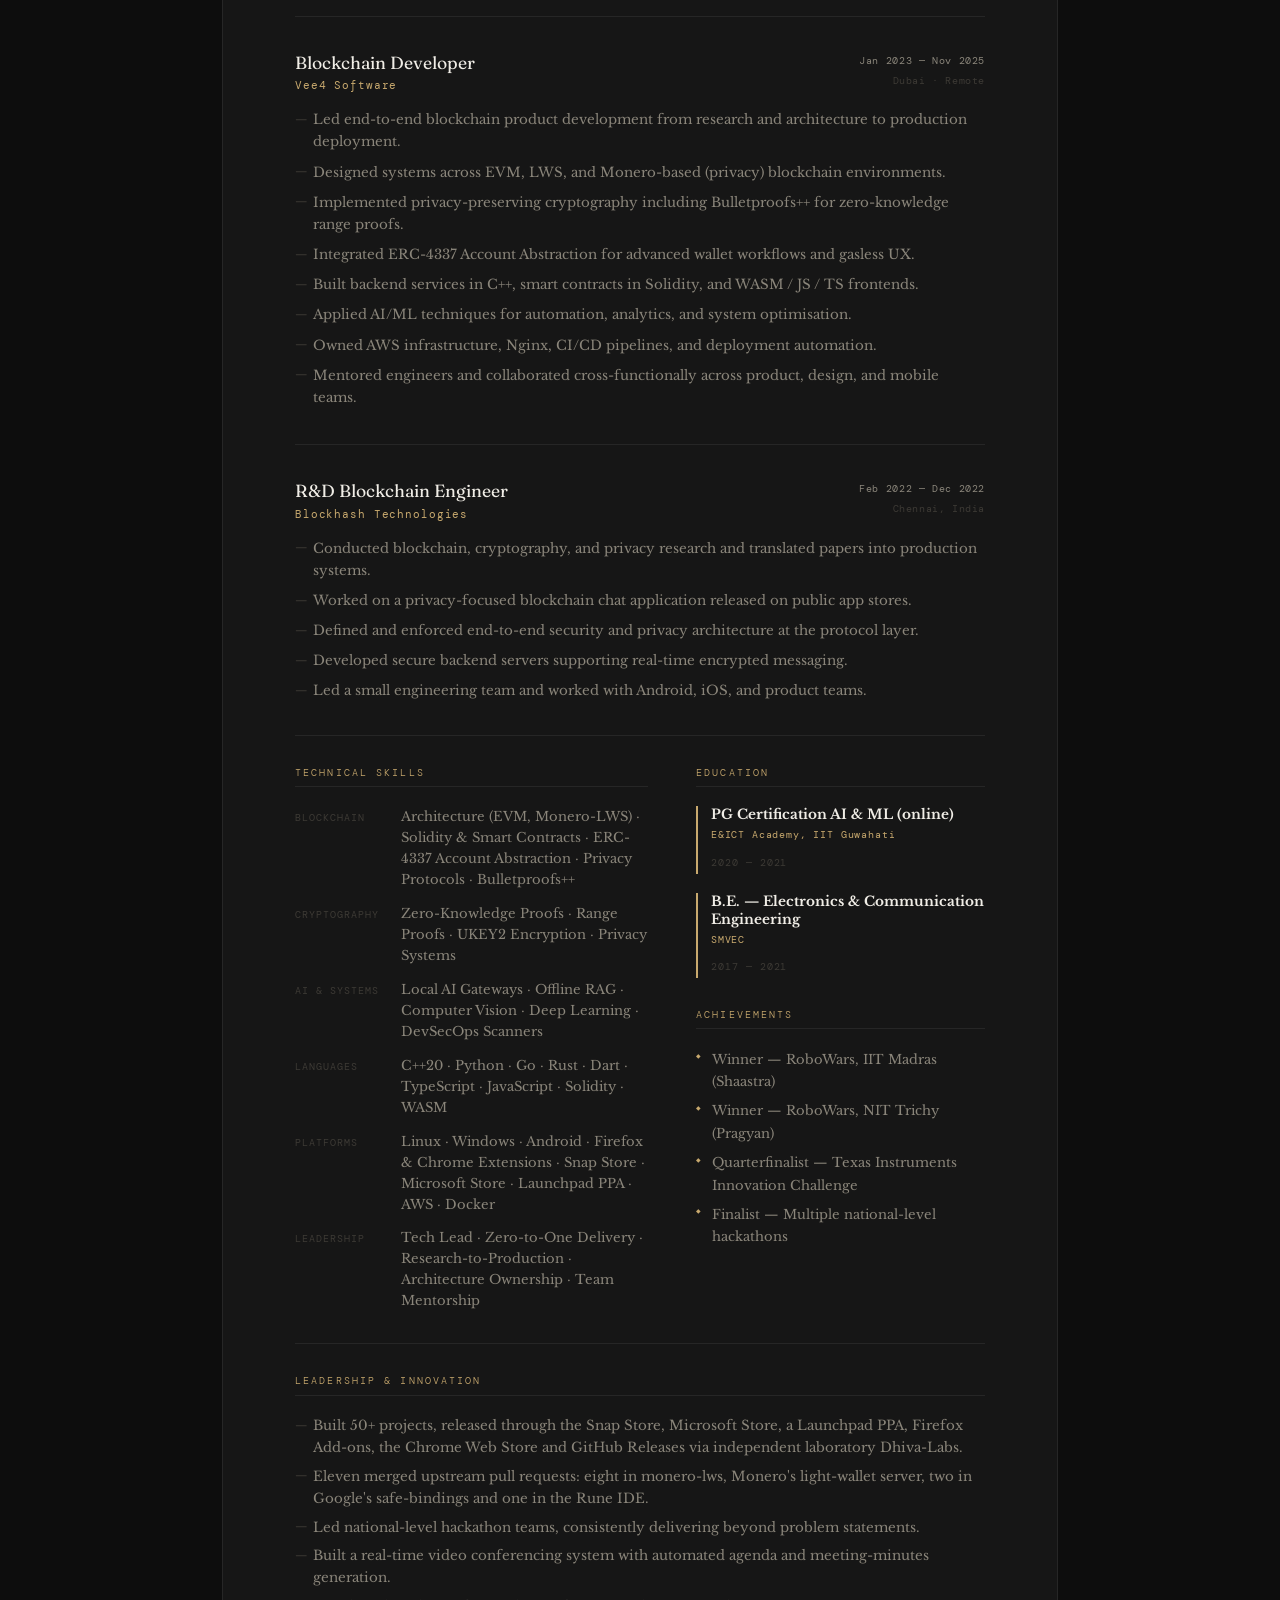
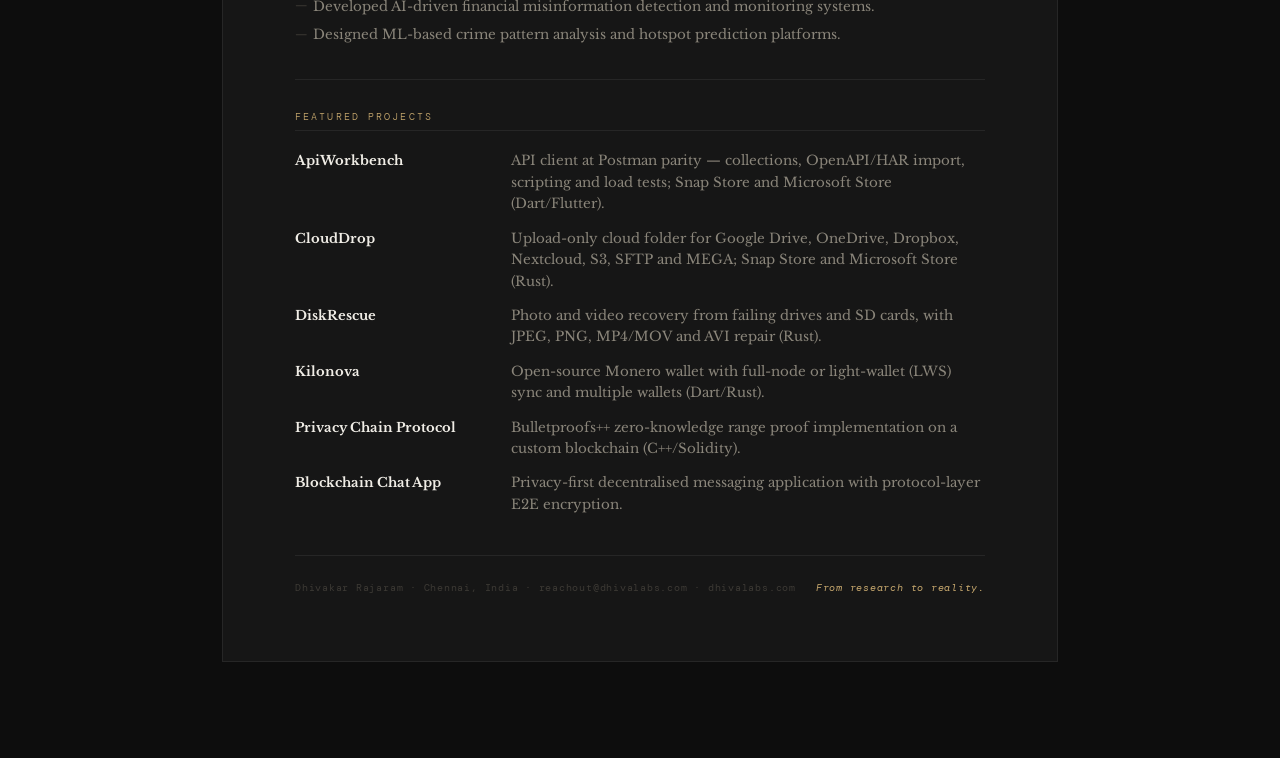
==== commit 4e8aa57f: "Say nearly five years of experience Update the hero stat, About text, a pillar line and the resume s" ====
--- a/resume.html
+++ b/resume.html
@@ -97,7 +97,7 @@
         <section class="r-section">
           <h2 class="r-section-title">Professional Summary</h2>
           <p class="r-summary">
-            Software engineer with 4+ years at startups, nearly three as sole tech lead, leading zero-to-one product development. Adept at translating complex research into secure, scalable, production-grade systems. Experienced in distributed system design, privacy-preserving cryptography, local AI/RAG architectures, and technical leadership across cross-functional teams. Founder of <strong>Dhiva-Labs</strong> (dhivalabs.com), an independent software laboratory with <strong>50+ projects</strong>, released through the Snap Store, Microsoft Store, a Launchpad PPA, Firefox Add-ons, the Chrome Web Store and GitHub Releases, and an upstream contributor to Monero, Google, Rune, Microsoft, Discord and Coinbase open-source projects (11 merged pull requests).
+            Software engineer with nearly five years at startups, almost three as sole tech lead, leading zero-to-one product development. Adept at translating complex research into secure, scalable, production-grade systems. Experienced in distributed system design, privacy-preserving cryptography, local AI/RAG architectures, and technical leadership across cross-functional teams. Founder of <strong>Dhiva-Labs</strong> (dhivalabs.com), an independent software laboratory with <strong>50+ projects</strong>, released through the Snap Store, Microsoft Store, a Launchpad PPA, Firefox Add-ons, the Chrome Web Store and GitHub Releases, and an upstream contributor to Monero, Google, Rune, Microsoft, Discord and Coinbase open-source projects (11 merged pull requests).
           </p>
         </section>
 
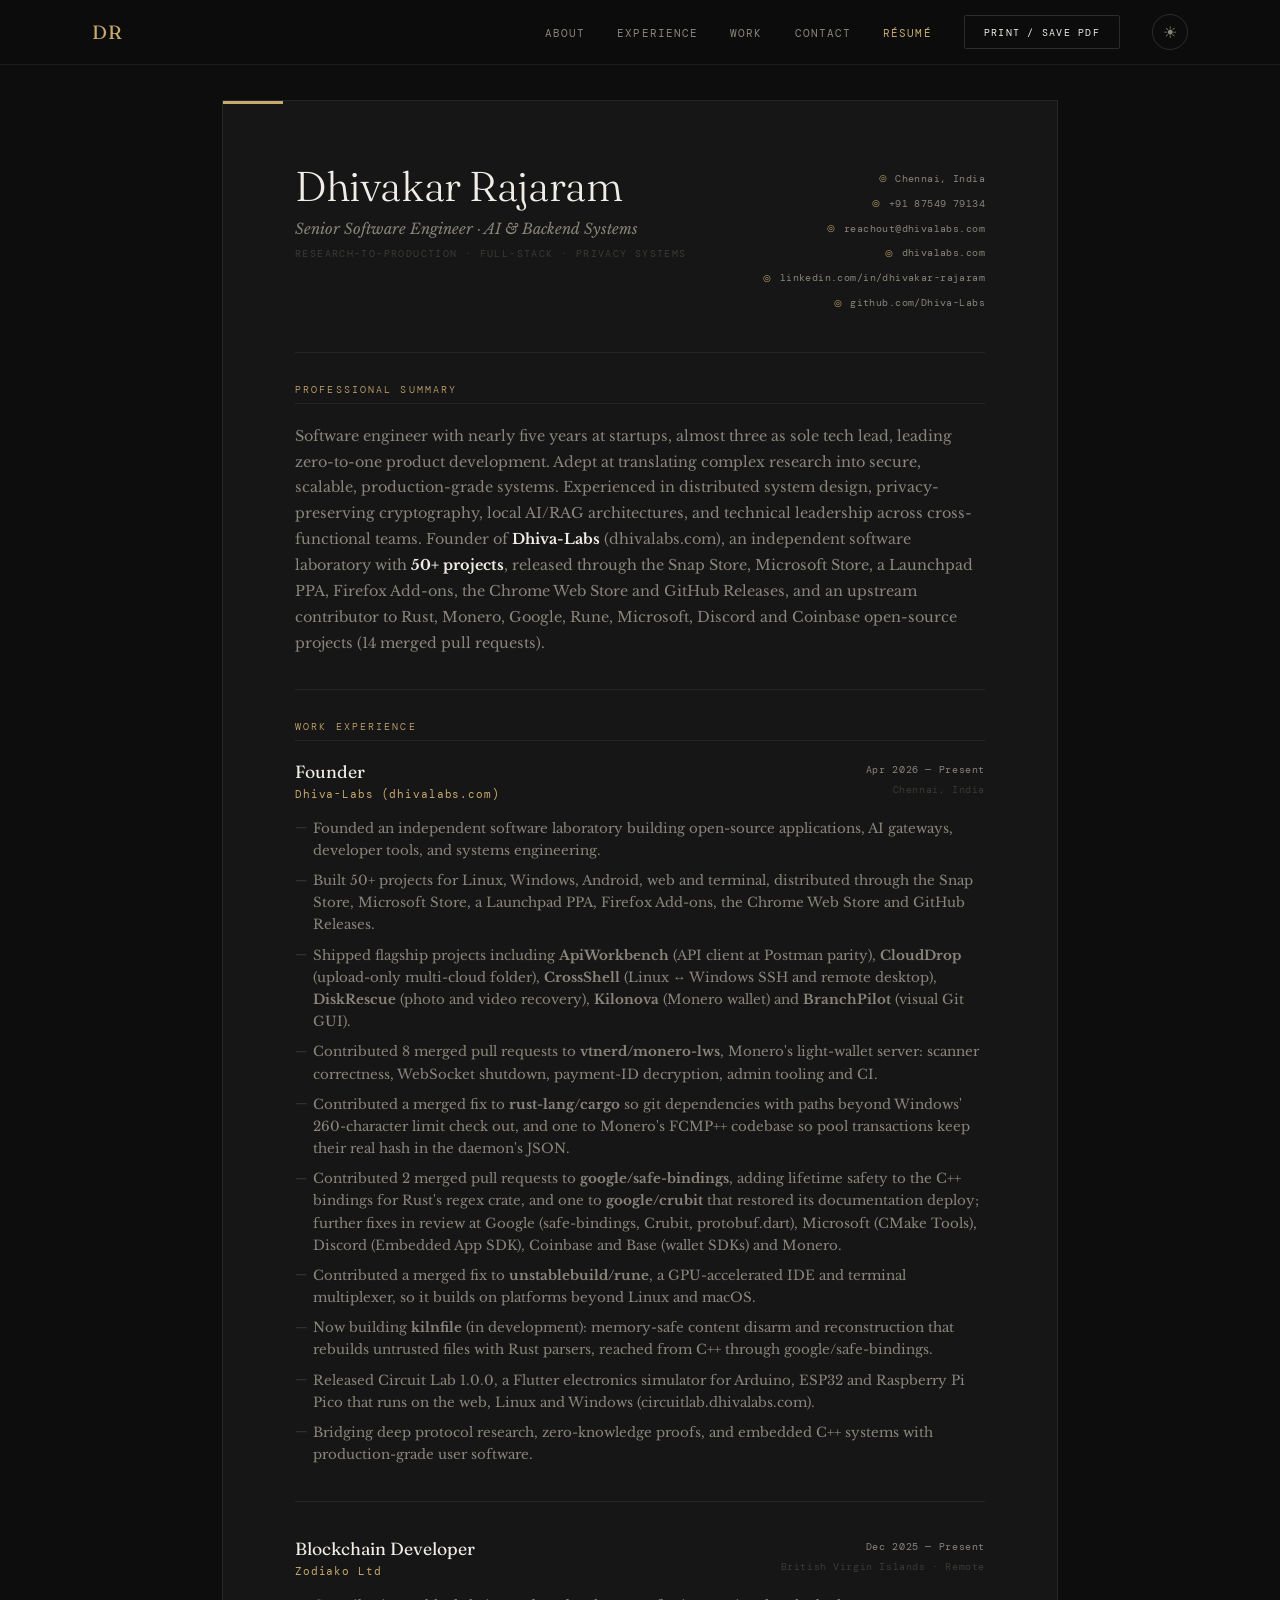
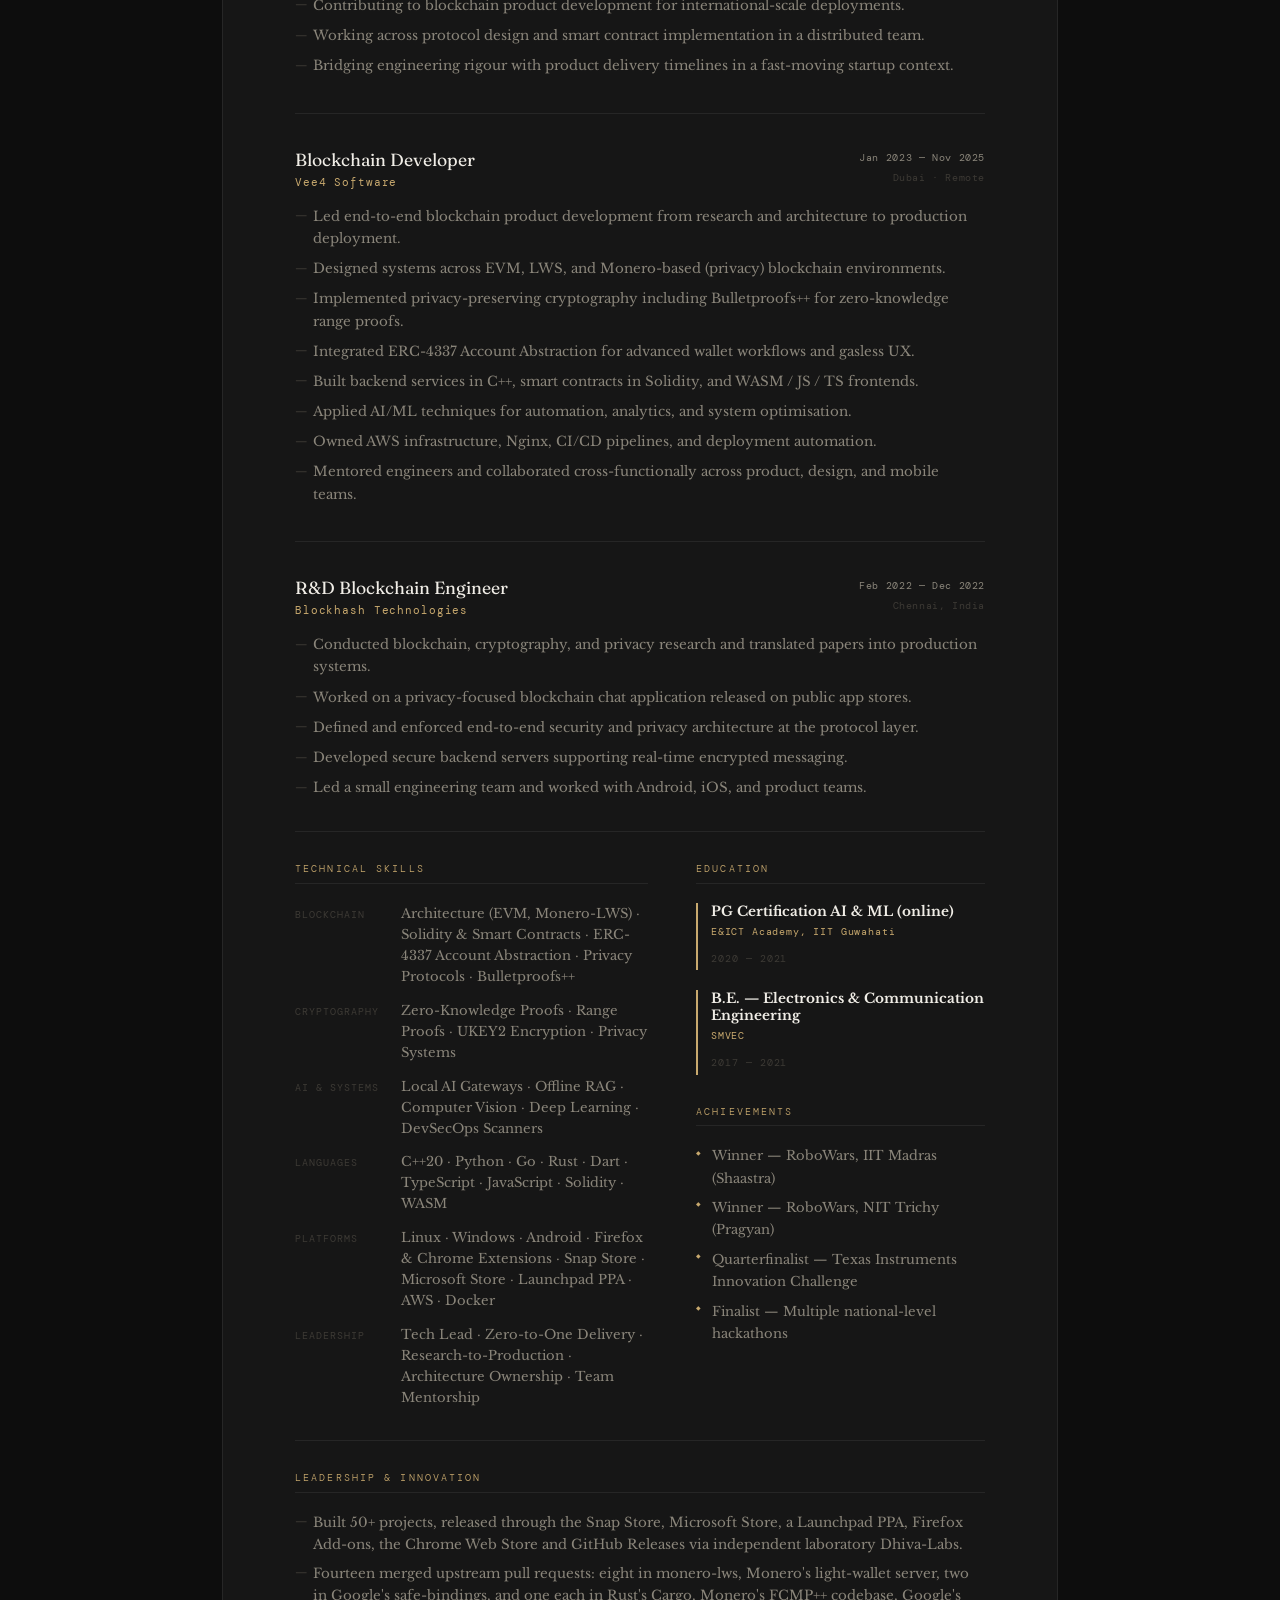
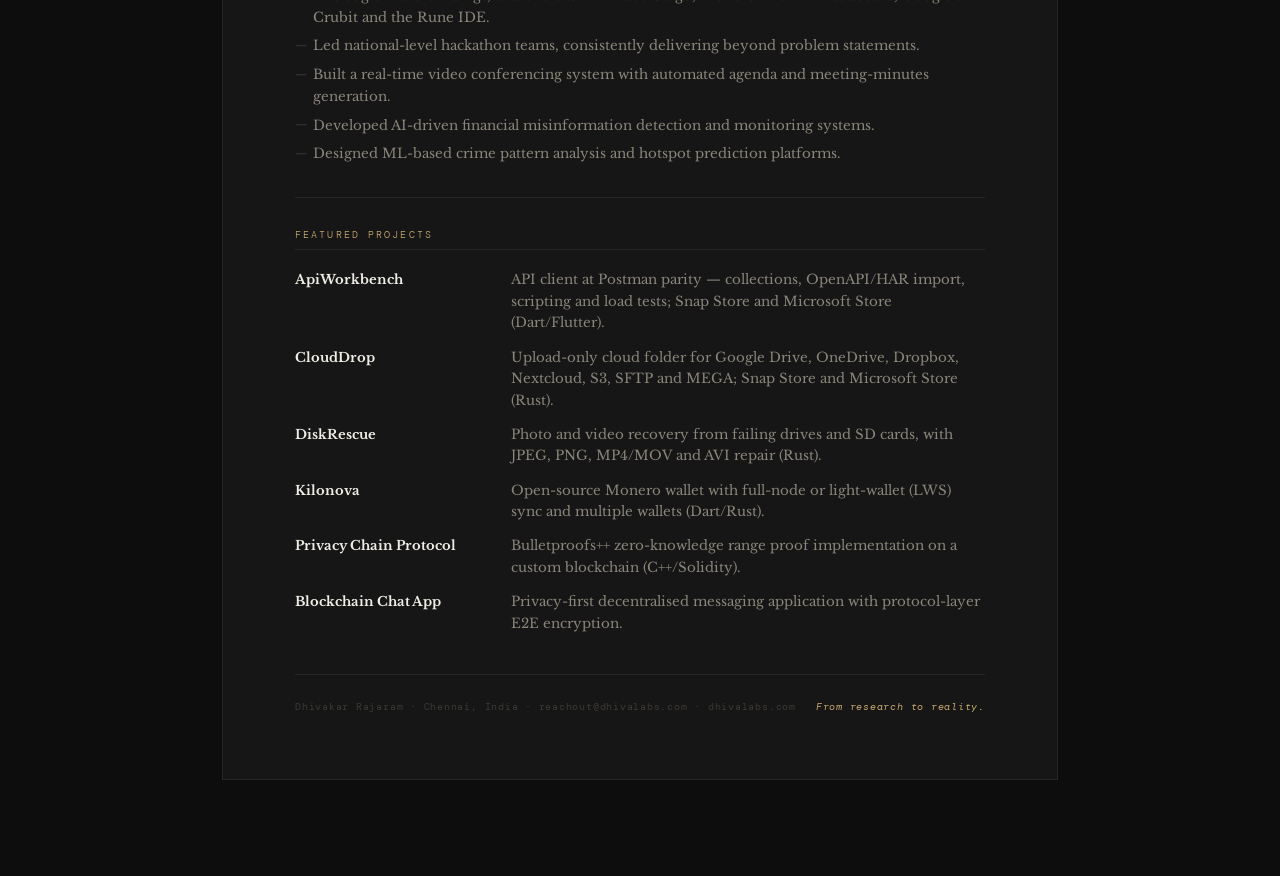
==== commit 86840310: "Count the Cargo, FCMP++ and Crubit merges: 14 upstream PRs rust-lang/cargo#17752 (Windows long-path " ====
--- a/resume.html
+++ b/resume.html
@@ -97,7 +97,7 @@
         <section class="r-section">
           <h2 class="r-section-title">Professional Summary</h2>
           <p class="r-summary">
-            Software engineer with nearly five years at startups, almost three as sole tech lead, leading zero-to-one product development. Adept at translating complex research into secure, scalable, production-grade systems. Experienced in distributed system design, privacy-preserving cryptography, local AI/RAG architectures, and technical leadership across cross-functional teams. Founder of <strong>Dhiva-Labs</strong> (dhivalabs.com), an independent software laboratory with <strong>50+ projects</strong>, released through the Snap Store, Microsoft Store, a Launchpad PPA, Firefox Add-ons, the Chrome Web Store and GitHub Releases, and an upstream contributor to Monero, Google, Rune, Microsoft, Discord and Coinbase open-source projects (11 merged pull requests).
+            Software engineer with nearly five years at startups, almost three as sole tech lead, leading zero-to-one product development. Adept at translating complex research into secure, scalable, production-grade systems. Experienced in distributed system design, privacy-preserving cryptography, local AI/RAG architectures, and technical leadership across cross-functional teams. Founder of <strong>Dhiva-Labs</strong> (dhivalabs.com), an independent software laboratory with <strong>50+ projects</strong>, released through the Snap Store, Microsoft Store, a Launchpad PPA, Firefox Add-ons, the Chrome Web Store and GitHub Releases, and an upstream contributor to Rust, Monero, Google, Rune, Microsoft, Discord and Coinbase open-source projects (14 merged pull requests).
           </p>
         </section>
 
@@ -124,7 +124,8 @@
               <li>Built 50+ projects for Linux, Windows, Android, web and terminal, distributed through the Snap Store, Microsoft Store, a Launchpad PPA, Firefox Add-ons, the Chrome Web Store and GitHub Releases.</li>
               <li>Shipped flagship projects including <strong>ApiWorkbench</strong> (API client at Postman parity), <strong>CloudDrop</strong> (upload-only multi-cloud folder), <strong>CrossShell</strong> (Linux ↔ Windows SSH and remote desktop), <strong>DiskRescue</strong> (photo and video recovery), <strong>Kilonova</strong> (Monero wallet) and <strong>BranchPilot</strong> (visual Git GUI).</li>
               <li>Contributed 8 merged pull requests to <strong>vtnerd/monero-lws</strong>, Monero's light-wallet server: scanner correctness, WebSocket shutdown, payment-ID decryption, admin tooling and CI.</li>
-              <li>Contributed 2 merged pull requests to <strong>google/safe-bindings</strong>, adding lifetime safety to the C++ bindings for Rust's regex crate; further fixes in review at Google (protobuf.dart), Microsoft (CMake Tools), Discord (Embedded App SDK), Coinbase and Base (wallet SDKs) and Monero.</li>
+              <li>Contributed a merged fix to <strong>rust-lang/cargo</strong> so git dependencies with paths beyond Windows' 260-character limit check out, and one to Monero's FCMP++ codebase so pool transactions keep their real hash in the daemon's JSON.</li>
+              <li>Contributed 2 merged pull requests to <strong>google/safe-bindings</strong>, adding lifetime safety to the C++ bindings for Rust's regex crate, and one to <strong>google/crubit</strong> that restored its documentation deploy; further fixes in review at Google (safe-bindings, Crubit, protobuf.dart), Microsoft (CMake Tools), Discord (Embedded App SDK), Coinbase and Base (wallet SDKs) and Monero.</li>
               <li>Contributed a merged fix to <strong>unstablebuild/rune</strong>, a GPU-accelerated IDE and terminal multiplexer, so it builds on platforms beyond Linux and macOS.</li>
               <li>Now building <strong>kilnfile</strong> (in development): memory-safe content disarm and reconstruction that rebuilds untrusted files with Rust parsers, reached from C++ through google/safe-bindings.</li>
               <li>Released Circuit Lab 1.0.0, a Flutter electronics simulator for Arduino, ESP32 and Raspberry Pi Pico that runs on the web, Linux and Windows (circuitlab.dhivalabs.com).</li>
@@ -266,7 +267,7 @@
           <h2 class="r-section-title">Leadership &amp; Innovation</h2>
           <ul class="r-bullets r-bullets--tight">
             <li>Built 50+ projects, released through the Snap Store, Microsoft Store, a Launchpad PPA, Firefox Add-ons, the Chrome Web Store and GitHub Releases via independent laboratory Dhiva-Labs.</li>
-            <li>Eleven merged upstream pull requests: eight in monero-lws, Monero's light-wallet server, two in Google's safe-bindings and one in the Rune IDE.</li>
+            <li>Fourteen merged upstream pull requests: eight in monero-lws, Monero's light-wallet server, two in Google's safe-bindings, and one each in Rust's Cargo, Monero's FCMP++ codebase, Google's Crubit and the Rune IDE.</li>
             <li>Led national-level hackathon teams, consistently delivering beyond problem statements.</li>
             <li>Built a real-time video conferencing system with automated agenda and meeting-minutes generation.</li>
             <li>Developed AI-driven financial misinformation detection and monitoring systems.</li>
@@ -319,6 +320,6 @@
     </div>
   </main>
 
-  <script src="assets/js/main.js?v=5"></script>
+  <script src="assets/js/main.js?v=6"></script>
 </body>
 </html>
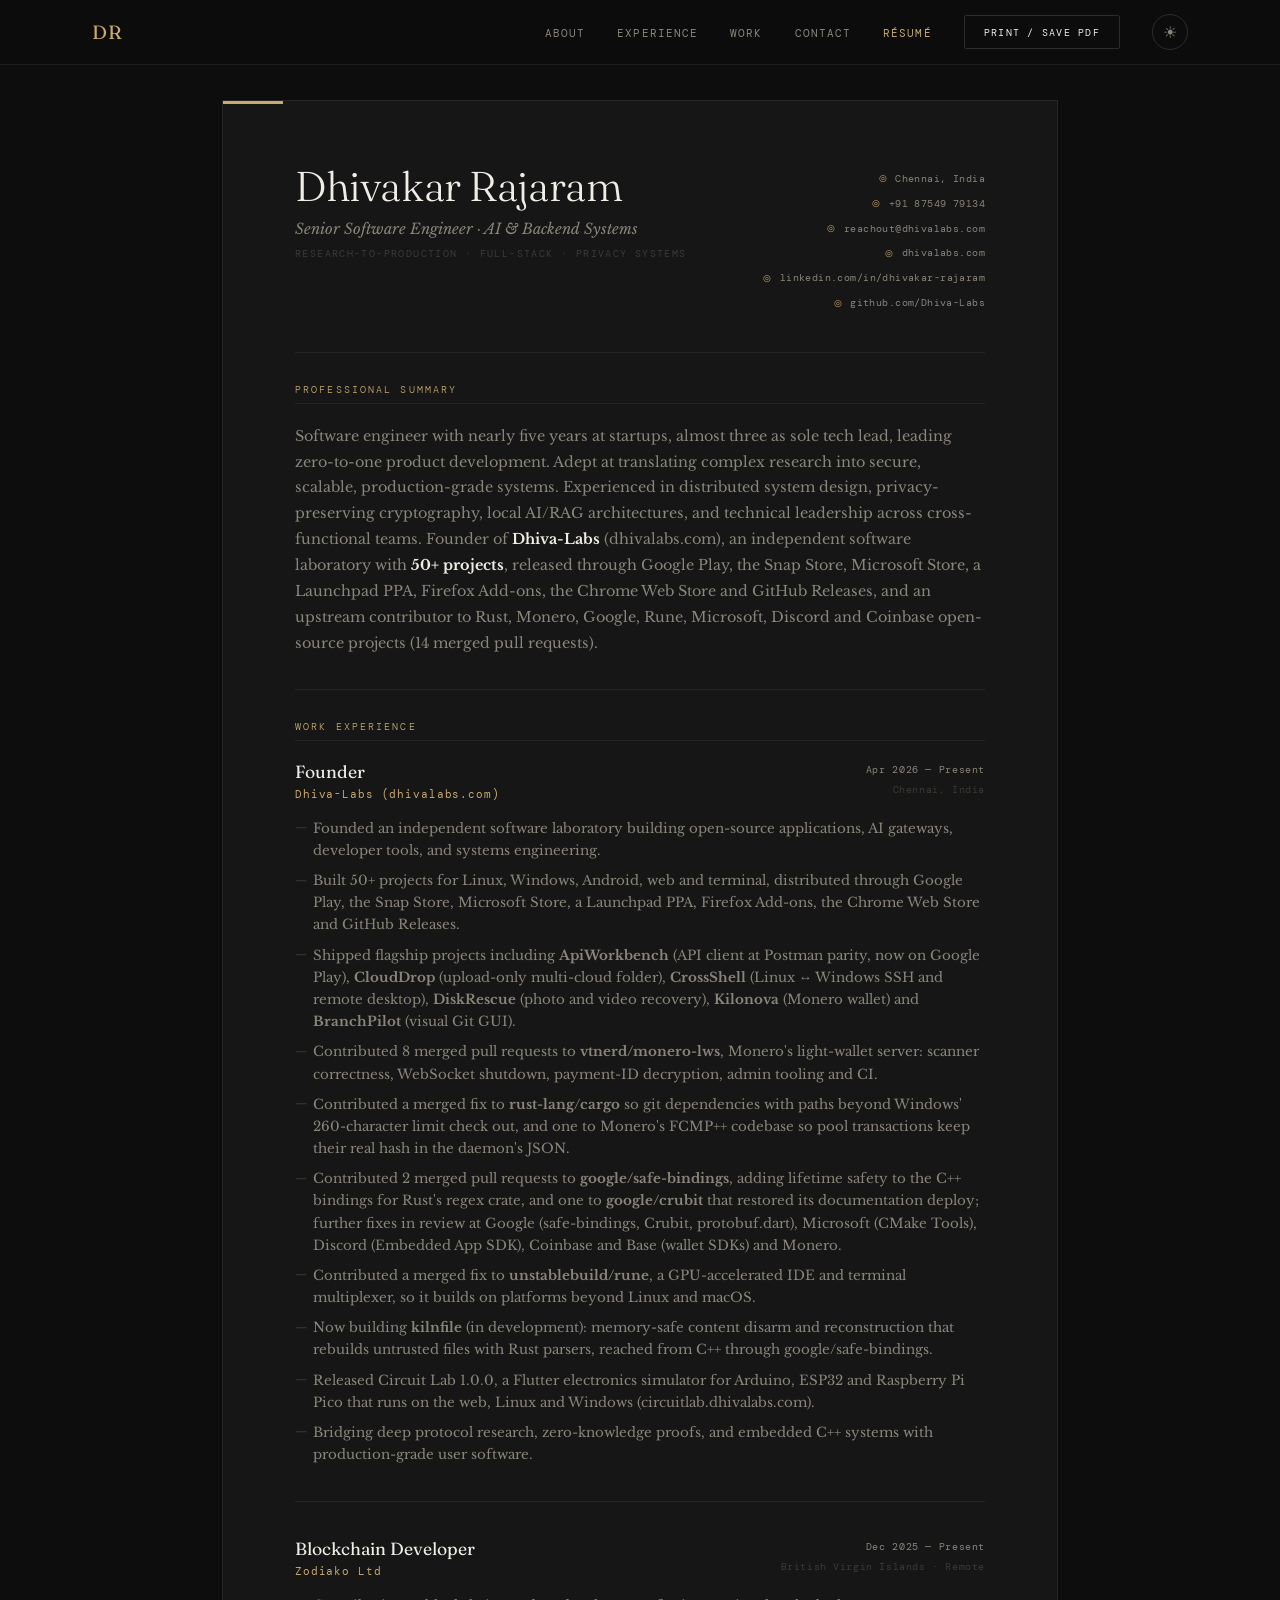
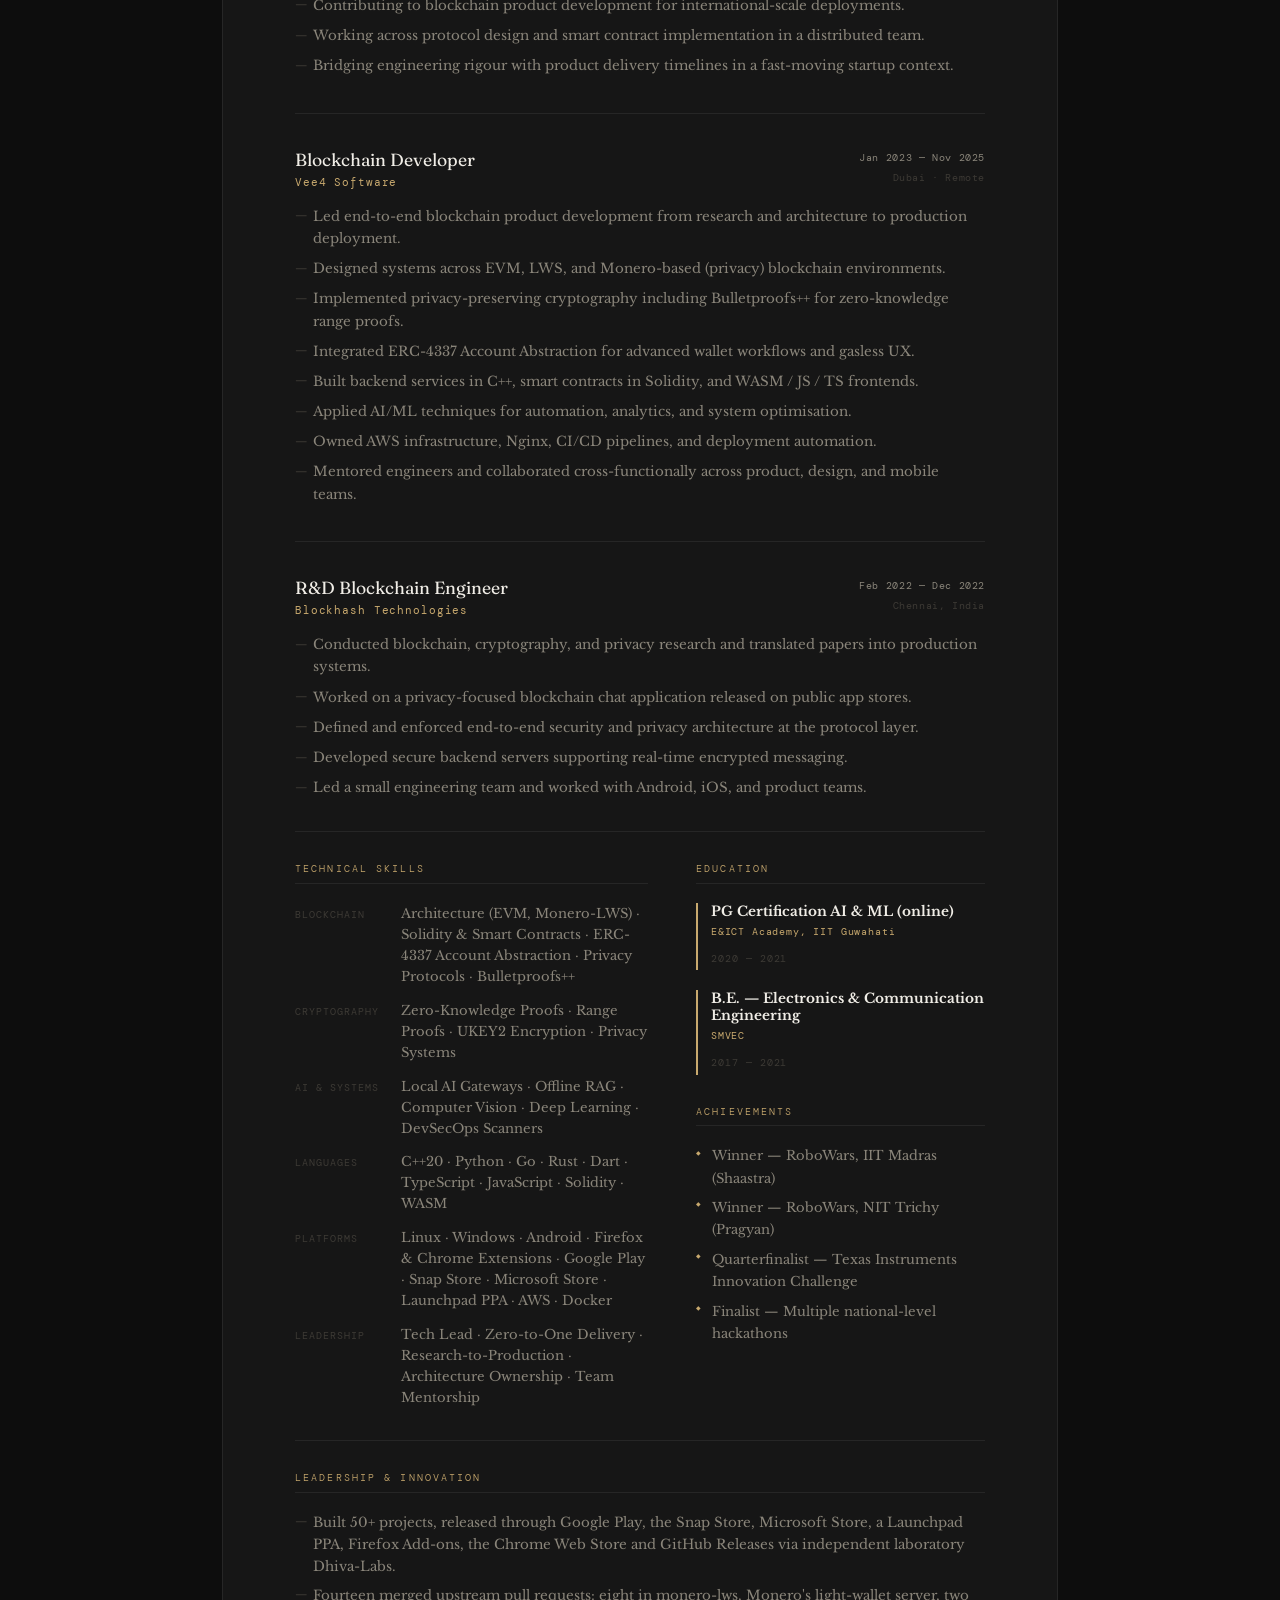
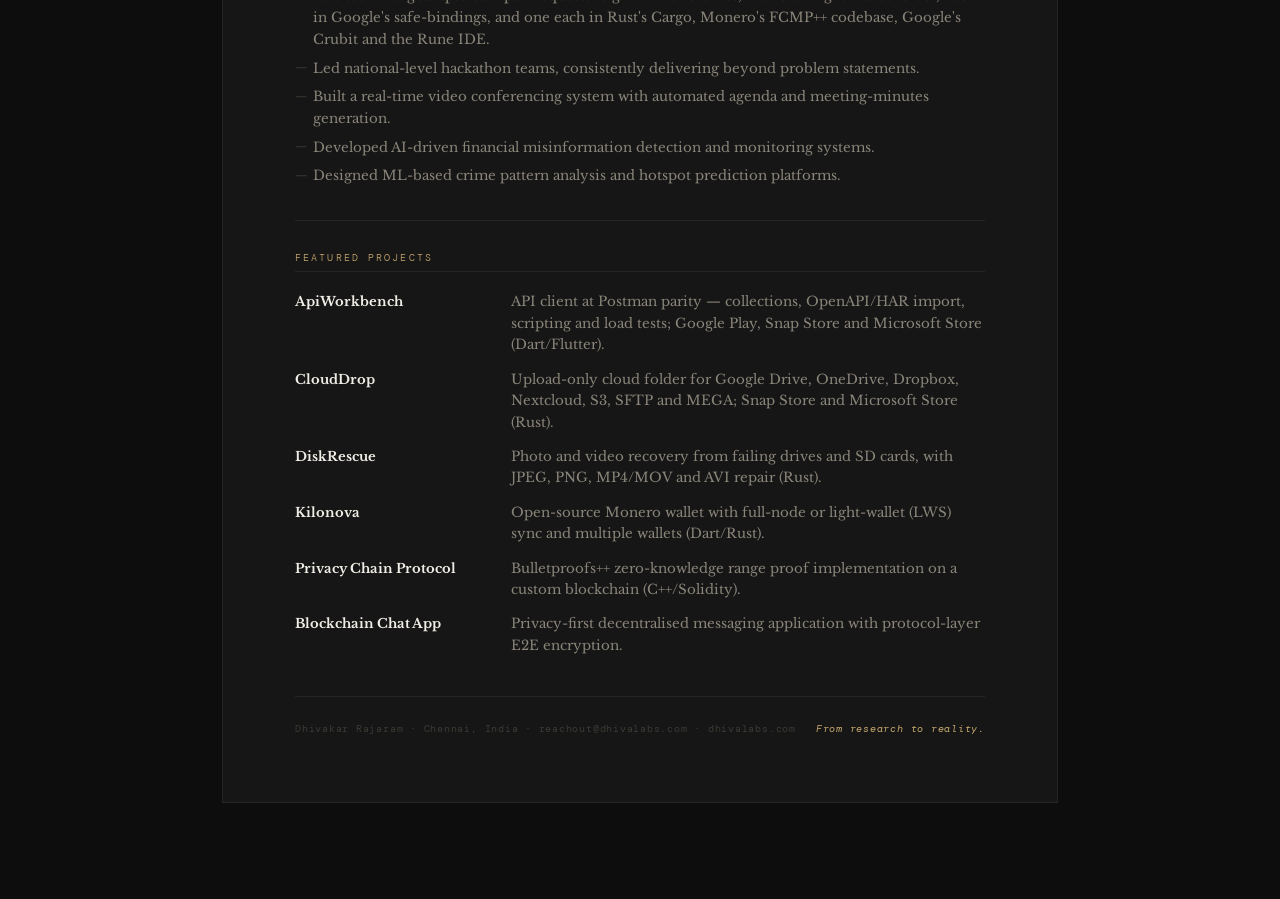
==== commit 7323e6f6: "Add Google Play: ApiWorkbench is live there ApiWorkbench is the first Dhiva Labs app in production o" ====
--- a/resume.html
+++ b/resume.html
@@ -97,7 +97,7 @@
         <section class="r-section">
           <h2 class="r-section-title">Professional Summary</h2>
           <p class="r-summary">
-            Software engineer with nearly five years at startups, almost three as sole tech lead, leading zero-to-one product development. Adept at translating complex research into secure, scalable, production-grade systems. Experienced in distributed system design, privacy-preserving cryptography, local AI/RAG architectures, and technical leadership across cross-functional teams. Founder of <strong>Dhiva-Labs</strong> (dhivalabs.com), an independent software laboratory with <strong>50+ projects</strong>, released through the Snap Store, Microsoft Store, a Launchpad PPA, Firefox Add-ons, the Chrome Web Store and GitHub Releases, and an upstream contributor to Rust, Monero, Google, Rune, Microsoft, Discord and Coinbase open-source projects (14 merged pull requests).
+            Software engineer with nearly five years at startups, almost three as sole tech lead, leading zero-to-one product development. Adept at translating complex research into secure, scalable, production-grade systems. Experienced in distributed system design, privacy-preserving cryptography, local AI/RAG architectures, and technical leadership across cross-functional teams. Founder of <strong>Dhiva-Labs</strong> (dhivalabs.com), an independent software laboratory with <strong>50+ projects</strong>, released through Google Play, the Snap Store, Microsoft Store, a Launchpad PPA, Firefox Add-ons, the Chrome Web Store and GitHub Releases, and an upstream contributor to Rust, Monero, Google, Rune, Microsoft, Discord and Coinbase open-source projects (14 merged pull requests).
           </p>
         </section>
 
@@ -121,8 +121,8 @@
             </div>
             <ul class="r-bullets">
               <li>Founded an independent software laboratory building open-source applications, AI gateways, developer tools, and systems engineering.</li>
-              <li>Built 50+ projects for Linux, Windows, Android, web and terminal, distributed through the Snap Store, Microsoft Store, a Launchpad PPA, Firefox Add-ons, the Chrome Web Store and GitHub Releases.</li>
-              <li>Shipped flagship projects including <strong>ApiWorkbench</strong> (API client at Postman parity), <strong>CloudDrop</strong> (upload-only multi-cloud folder), <strong>CrossShell</strong> (Linux ↔ Windows SSH and remote desktop), <strong>DiskRescue</strong> (photo and video recovery), <strong>Kilonova</strong> (Monero wallet) and <strong>BranchPilot</strong> (visual Git GUI).</li>
+              <li>Built 50+ projects for Linux, Windows, Android, web and terminal, distributed through Google Play, the Snap Store, Microsoft Store, a Launchpad PPA, Firefox Add-ons, the Chrome Web Store and GitHub Releases.</li>
+              <li>Shipped flagship projects including <strong>ApiWorkbench</strong> (API client at Postman parity, now on Google Play), <strong>CloudDrop</strong> (upload-only multi-cloud folder), <strong>CrossShell</strong> (Linux ↔ Windows SSH and remote desktop), <strong>DiskRescue</strong> (photo and video recovery), <strong>Kilonova</strong> (Monero wallet) and <strong>BranchPilot</strong> (visual Git GUI).</li>
               <li>Contributed 8 merged pull requests to <strong>vtnerd/monero-lws</strong>, Monero's light-wallet server: scanner correctness, WebSocket shutdown, payment-ID decryption, admin tooling and CI.</li>
               <li>Contributed a merged fix to <strong>rust-lang/cargo</strong> so git dependencies with paths beyond Windows' 260-character limit check out, and one to Monero's FCMP++ codebase so pool transactions keep their real hash in the daemon's JSON.</li>
               <li>Contributed 2 merged pull requests to <strong>google/safe-bindings</strong>, adding lifetime safety to the C++ bindings for Rust's regex crate, and one to <strong>google/crubit</strong> that restored its documentation deploy; further fixes in review at Google (safe-bindings, Crubit, protobuf.dart), Microsoft (CMake Tools), Discord (Embedded App SDK), Coinbase and Base (wallet SDKs) and Monero.</li>
@@ -224,7 +224,7 @@
               </div>
               <div class="r-skill-row">
                 <span class="r-skill-cat mono">Platforms</span>
-                <span class="r-skill-list">Linux · Windows · Android · Firefox &amp; Chrome Extensions · Snap Store · Microsoft Store · Launchpad PPA · AWS · Docker</span>
+                <span class="r-skill-list">Linux · Windows · Android · Firefox &amp; Chrome Extensions · Google Play · Snap Store · Microsoft Store · Launchpad PPA · AWS · Docker</span>
               </div>
               <div class="r-skill-row">
                 <span class="r-skill-cat mono">Leadership</span>
@@ -266,7 +266,7 @@
         <section class="r-section">
           <h2 class="r-section-title">Leadership &amp; Innovation</h2>
           <ul class="r-bullets r-bullets--tight">
-            <li>Built 50+ projects, released through the Snap Store, Microsoft Store, a Launchpad PPA, Firefox Add-ons, the Chrome Web Store and GitHub Releases via independent laboratory Dhiva-Labs.</li>
+            <li>Built 50+ projects, released through Google Play, the Snap Store, Microsoft Store, a Launchpad PPA, Firefox Add-ons, the Chrome Web Store and GitHub Releases via independent laboratory Dhiva-Labs.</li>
             <li>Fourteen merged upstream pull requests: eight in monero-lws, Monero's light-wallet server, two in Google's safe-bindings, and one each in Rust's Cargo, Monero's FCMP++ codebase, Google's Crubit and the Rune IDE.</li>
             <li>Led national-level hackathon teams, consistently delivering beyond problem statements.</li>
             <li>Built a real-time video conferencing system with automated agenda and meeting-minutes generation.</li>
@@ -283,7 +283,7 @@
           <div class="r-projects-list">
             <div class="r-project-item">
               <span class="r-project-name">ApiWorkbench</span>
-              <span class="r-project-desc">API client at Postman parity — collections, OpenAPI/HAR import, scripting and load tests; Snap Store and Microsoft Store (Dart/Flutter).</span>
+              <span class="r-project-desc">API client at Postman parity — collections, OpenAPI/HAR import, scripting and load tests; Google Play, Snap Store and Microsoft Store (Dart/Flutter).</span>
             </div>
             <div class="r-project-item">
               <span class="r-project-name">CloudDrop</span>
